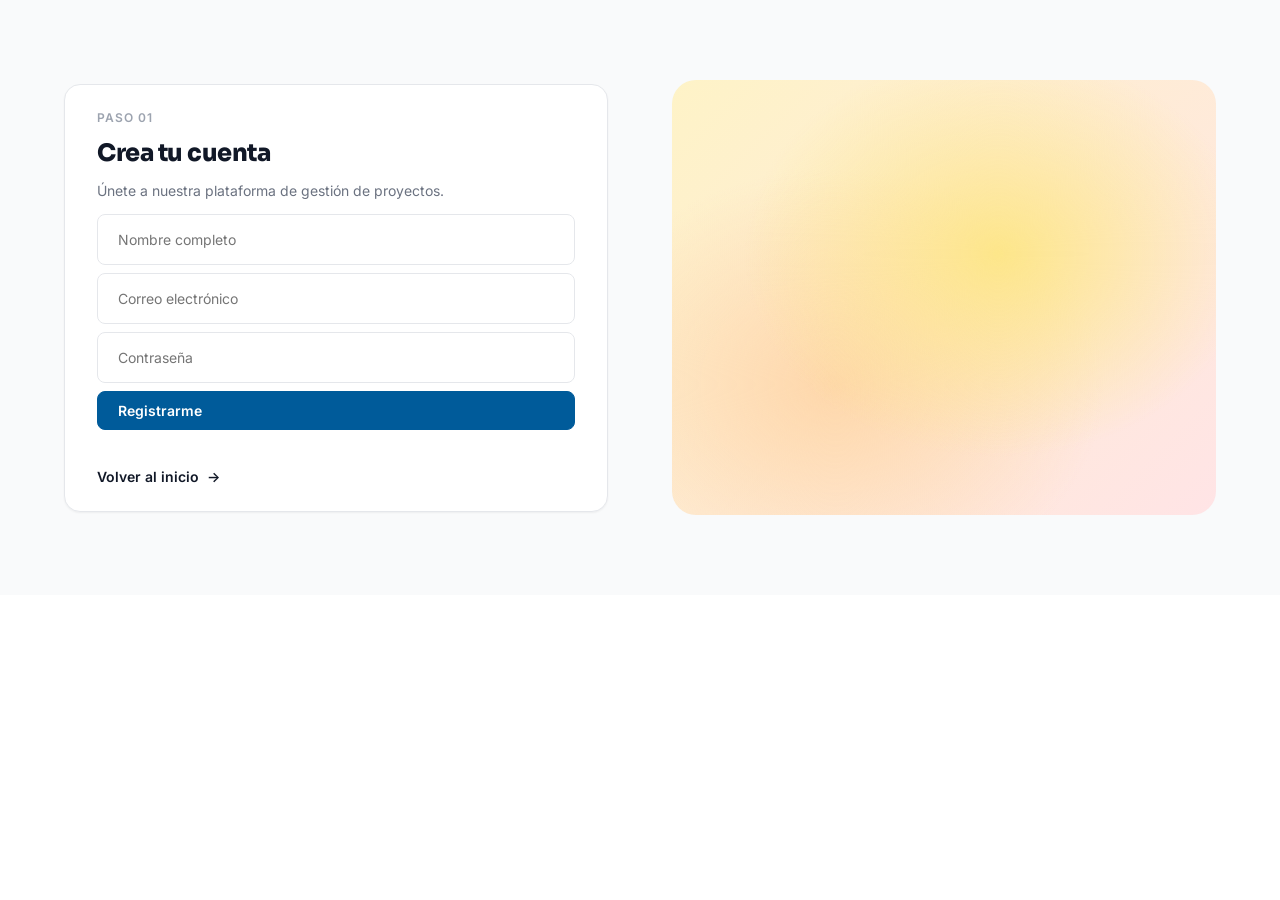
==== Session_registration.html @ 7e536214 "feat: Uploading landing page; changes updated." ====
<!DOCTYPE html>
<html lang="es" data-theme="light">
<head>
    <meta charset="UTF-8">
    <meta name="viewport" content="width=device-width, initial-scale=1.0">

    <!-- Fonts -->
    <link rel="preconnect" href="https://fonts.googleapis.com">
    <link rel="preconnect" href="https://fonts.gstatic.com" crossorigin>

    <link href="https://fonts.googleapis.com/css2?family=Inter:wght@400;500;600;700;800&family=Sora:wght@600;700;800&display=swap" rel="stylesheet">

    <title>Vantage PMO – Registro</title>

    <link rel="stylesheet" href="public/styles/style.css" />
</head>

<body>

    <!-- Reutiliza ABOUT porque ya tiene layout centrado -->
    <section class="about">

        <div class="container">

            <div class="about__inner">

                <!-- Card reutilizando pillar-card -->
                <div class="pillar-card fade-in is-visible">

                    <div class="pillar-card__body">

                        <span class="pillar-card__label">
                            Paso 01
                        </span>

                        <h2 class="pillar-card__title">
                            Crea tu cuenta
                        </h2>

                        <p class="pillar-card__text">
                            Únete a nuestra plataforma de gestión de proyectos.
                        </p>

                        <!-- Reutiliza ai-section__prompts para spacing -->
                        <form action="/api/register" method="POST" class="ai-section__prompts">

                            <!-- Reutiliza ai-section__input -->
                            <div class="ai-section__input">
                                <input
                                    type="text"
                                    id="name"
                                    name="name"
                                    placeholder="Nombre completo"
                                    required
                                >
                            </div>

                            <div class="ai-section__input">
                                <input
                                    type="email"
                                    id="email"
                                    name="email"
                                    placeholder="Correo electrónico"
                                    required
                                >
                            </div>

                            <div class="ai-section__input">
                                <input
                                    type="password"
                                    id="password"
                                    name="password"
                                    placeholder="Contraseña"
                                    required
                                >
                            </div>

                            <!-- Reutiliza tu botón existente -->
                            <button type="submit" class="btn btn--green">
                                Registrarme
                            </button>

                        </form>

                        <a href="index.html" class="link-arrow">
                            Volver al inicio
                        </a>

                    </div>

                </div>

                <!-- Reutiliza media section -->
                <div class="about__media">

                    <div class="about__image"></div>

                </div>

            </div>

        </div>

    </section> 
    <!-- Scripts (orden: i18n → app) -->
    <script src="public/js/i18n.js"></script>
    <script src="public/js/main.js"></script>
</body>
</html>
---- public/styles/style.css ----
/* =================================================================
   Vantage PMO – hoja de estilos unificada
   Orden: tokens → base → nav → hero → pillars → features →
          about → onboarding → testimonials → cta → blog → footer
   ================================================================= */


/* -----------------------------------------------------------------
   SHARED: Design Tokens
   ----------------------------------------------------------------- */
:root {
  /* Colores */
  --color-dark:        #111827;
  --color-gray-700:    #374151;
  --color-gray-500:    #6B7280;
  --color-gray-400:    #9CA3AF;
  --color-gray-200:    #E5E7EB;
  --color-gray-100:    #F3F4F6;
  --color-gray-50:     #F9FAFB;
  --color-white:       #FFFFFF;

  --color-green:       #005B9A;
  --color-green-hover: #004880;
  --color-green-light: #E6F0F8;

  --color-orange:       #005B9A;
  --color-orange-hover: #004880;

  /* Tipografía – familias */
  --font-heading: 'Sora', -apple-system, BlinkMacSystemFont, sans-serif;
  --font-body:    'Inter', -apple-system, BlinkMacSystemFont, 'Segoe UI', sans-serif;
  --font-family:  var(--font-body); /* alias legacy */

  /* Headings – desktop */
  --fs-h1: 5.25rem;   /* 84px  – lh 110% */
  --fs-h2: 3.75rem;   /* 60px  – lh 120% */
  --fs-h3: 3rem;      /* 48px  – lh 120% */
  --fs-h4: 2.5rem;    /* 40px  – lh 130% */
  --fs-h5: 2rem;      /* 32px  – lh 130% */
  --fs-h6: 1.625rem;  /* 26px  – lh 140% */

  /* Headings – mobile */
  --fs-h1-mob: 3rem;      /* 48px */
  --fs-h2-mob: 2.75rem;   /* 44px */
  --fs-h3-mob: 2rem;      /* 32px */
  --fs-h4-mob: 1.5rem;    /* 24px */
  --fs-h5-mob: 1.25rem;   /* 20px */
  --fs-h6-mob: 1.125rem;  /* 18px */

  /* Body text */
  --fs-text-lg:  1.625rem; /* 26px – Text large  */
  --fs-text-md:  1.25rem;  /* 20px – Text medium */
  --fs-text-reg: 1.125rem; /* 18px – Text regular */
  --fs-text-sm:  1rem;     /* 16px – Text small  */
  --fs-text-xs:  0.75rem;  /* 12px – Text tiny   */

  /* Aliases legacy (mantener compatibilidad) */
  --fs-xs:   0.75rem;
  --fs-sm:   0.875rem;
  --fs-base: 1rem;
  --fs-lg:   1.125rem;
  --fs-xl:   1.25rem;
  --fs-2xl:  1.5rem;
  --fs-3xl:  1.875rem;
  --fs-4xl:  2.25rem;
  --fs-5xl:  3rem;

  /* Line heights */
  --lh-110: 1.1;
  --lh-120: 1.2;
  --lh-130: 1.3;
  --lh-140: 1.4;
  --lh-150: 1.5;

  /* Espaciado */
  --sp-2:  0.5rem;
  --sp-3:  0.75rem;
  --sp-4:  1rem;
  --sp-5:  1.25rem;
  --sp-6:  1.5rem;
  --sp-8:  2rem;
  --sp-10: 2.5rem;
  --sp-12: 3rem;
  --sp-16: 4rem;
  --sp-20: 5rem;
  --sp-24: 6rem;

  /* Layout */
  --container-max: 1200px;
  --container-px:  1.5rem;

  /* Bordes */
  --radius-sm:   0.25rem;
  --radius-md:   0.5rem;
  --radius-lg:   1rem;
  --radius-xl:   1.5rem;
  --radius-full: 9999px;

  /* Sombras */
  --shadow-sm: 0 1px 2px 0 rgb(0 0 0 / 0.05);
  --shadow-md: 0 4px 6px -1px rgb(0 0 0 / 0.1), 0 2px 4px -2px rgb(0 0 0 / 0.1);
  --shadow-lg: 0 10px 15px -3px rgb(0 0 0 / 0.1), 0 4px 6px -4px rgb(0 0 0 / 0.1);

  /* Transiciones */
  --transition:      0.2s ease;
  --transition-slow: 0.35s ease;
}

/* -----------------------------------------------------------------
   DARK MODE: Variables & Overrides
   ----------------------------------------------------------------- */
[data-theme="dark"] {
  --color-dark:        #F9FAFB;
  --color-gray-700:    #E5E7EB;
  --color-gray-500:    #9CA3AF;
  --color-gray-400:    #6B7280;
  --color-gray-200:    #374151;
  --color-gray-100:    #1F2937;
  --color-gray-50:     #111827;
  --color-white:       #0B0F19;
  --color-green-light: #0A2647;
}

/* Aplicación global de colores de fondo y texto */
[data-theme="dark"] body { 
  background-color: var(--color-white); 
  color: var(--color-dark); 
}

/* Ajustes de secciones con fondos claros */
[data-theme="dark"] .pillars,
[data-theme="dark"] .ai-section,
[data-theme="dark"] .about,
[data-theme="dark"] .testimonials,
[data-theme="dark"] .blog,
[data-theme="dark"] .auth-container,
[data-theme="dark"] .footer {
  background-color: var(--color-gray-50);
}

/* Tarjetas y recuadros (Cards) */
[data-theme="dark"] .pillar-card,
[data-theme="dark"] .step-card,
[data-theme="dark"] .testimonial-card,
[data-theme="dark"] .blog-card,
[data-theme="dark"] .team-card,
[data-theme="dark"] .pricing-card,
[data-theme="dark"] .ai-panel,
[data-theme="dark"] .ai-mockup,
[data-theme="dark"] .ai-prompt,
[data-theme="dark"] .registration-card {
  background-color: var(--color-gray-100);
  border-color: var(--color-gray-200);
}

/* Inputs y elementos de formulario */
[data-theme="dark"] .ai-section__input,
[data-theme="dark"] .form-group input {
  background-color: var(--color-gray-100);
  border-color: var(--color-gray-200);
  color: var(--color-dark);
}

/* Corregir visibilidad en Footer (Textos con transparencia blanca) */
[data-theme="dark"] .footer__tagline,
[data-theme="dark"] .footer__copyright,
[data-theme="dark"] .footer__legal a,
[data-theme="dark"] .footer__list a {
  color: var(--color-gray-400);
}

[data-theme="dark"] .footer__logo,
[data-theme="dark"] .footer__col-title,
[data-theme="dark"] .footer__list a:hover,
[data-theme="dark"] .footer__legal a:hover {
  color: var(--color-dark);
}

/* Corregir Tarjeta de Precios Destacada (Mantener texto blanco sobre fondo verde) */
[data-theme="dark"] .pricing-card--featured,
[data-theme="dark"] .pricing-card--featured .pricing-card__name,
[data-theme="dark"] .pricing-card--featured .pricing-card__amount,
[data-theme="dark"] .pricing-card--featured .pricing-card__period,
[data-theme="dark"] .pricing-card--featured .pricing-card__description,
[data-theme="dark"] .pricing-card--featured .pricing-feature--available {
  color: #FFFFFF;
}

/* Corregir visibilidad en sección CTA (Meet the people...) */
[data-theme="dark"] .cta__label {
  color: var(--color-white);
}

[data-theme="dark"] .cta__text {
  color: var(--color-white);
}

[data-theme="dark"] .btn--outline-white {
  color: var(--color-white);
  border-color: var(--color-gray-200);
}

[data-theme="dark"] .btn--outline-white:hover {
  background: var(--color-gray-100);
}

/* Elementos específicos del Mockup de IA */
[data-theme="dark"] .ai-mockup__header,
[data-theme="dark"] .ai-mockup__chat,
[data-theme="dark"] .ai-kpi,
[data-theme="dark"] .ai-plan__line,
[data-theme="dark"] .ai-forecast__bar {
  background-color: var(--color-gray-50);
}

/* Navegación y Logos */
[data-theme="dark"] .nav { background: var(--color-white); }
[data-theme="dark"] .nav__logo-img { content: url("../assets/images/logo/dark-logo.png"); }

/* Estilos del selector de tema (Modo Texto) */
.nav__theme {
  display: flex;
  align-items: center;
  justify-content: center;
  padding: 0 12px;
  height: 34px;
  border-radius: var(--radius-sm);
  border: 1px solid var(--color-gray-200);
  background: transparent;
  cursor: pointer;
  transition: all var(--transition);
  color: var(--color-gray-700);
}
.nav__theme:hover { background: var(--color-gray-100); border-color: var(--color-gray-400); }
.nav__theme-text {
  font-size: 10px;
  font-weight: 800;
  letter-spacing: 0.1em;
}

/* Refuerzo para que no falte ningún recuadro ni degradado en Dark Mode */
[data-theme="dark"] .about__image {
  background:
    radial-gradient(ellipse at 60% 40%, #1a2b3c 0%, transparent 55%),
    radial-gradient(ellipse at 30% 70%, #2a3b4c 0%, transparent 50%),
    linear-gradient(135deg, #0f172a 0%, #1e293b 100%);
}

[data-theme="dark"] .auth-container {
  background:
    radial-gradient(circle at top left, #1a2b3c 0%, transparent 35%),
    radial-gradient(circle at bottom right, #2a3b4c 0%, transparent 35%),
    var(--color-gray-50);
}

/* -----------------------------------------------------------------
   SHARED: Reset + utilidades globales
   ----------------------------------------------------------------- */
*, *::before, *::after {
  box-sizing: border-box;
  margin: 0;
  padding: 0;
}

html {
  scroll-behavior: smooth;
  font-size: 16px;
}

body {
  font-family: var(--font-body);
  color: var(--color-dark);
  background-color: var(--color-white);
  font-size: var(--fs-text-reg);
  line-height: var(--lh-150);
  -webkit-font-smoothing: antialiased;
}

/* -----------------------------------------------------------------
   TYPOGRAPHY: Headings (Sora)
   ----------------------------------------------------------------- */
h1, h2, h3, h4, h5, h6 {
  font-family: var(--font-heading);
  font-weight: 700;
  color: var(--color-dark); /* Usar variable */
}

h1 { font-size: var(--fs-h1); line-height: var(--lh-110); }
h2 { font-size: var(--fs-h2); line-height: var(--lh-120); }
h3 { font-size: var(--fs-h3); line-height: var(--lh-120); }
h4 { font-size: var(--fs-h4); line-height: var(--lh-130); }
h5 { font-size: var(--fs-h5); line-height: var(--lh-130); }
h6 { font-size: var(--fs-h6); line-height: var(--lh-140); }

/* -----------------------------------------------------------------
   TYPOGRAPHY: Body text utilities (Inter)
   ----------------------------------------------------------------- */
.text-lg  { font-size: var(--fs-text-lg);  line-height: var(--lh-150); }
.text-md  { font-size: var(--fs-text-md);  line-height: var(--lh-150); }
.text-reg { font-size: var(--fs-text-reg); line-height: var(--lh-150); }
.text-sm  { font-size: var(--fs-text-sm);  line-height: var(--lh-150); }
.text-xs  { font-size: var(--fs-text-xs);  line-height: var(--lh-150); }

/* Weight utilities */
.fw-extrabold { font-weight: 800; }
.fw-bold      { font-weight: 700; }
.fw-semibold  { font-weight: 600; }
.fw-medium    { font-weight: 500; }
.fw-normal    { font-weight: 400; }
.fw-light     { font-weight: 300; }

/* Tagline */
.tagline {
  font-family: var(--font-body);
  font-size: var(--fs-text-sm);
  line-height: var(--lh-150);
  font-weight: 600;
  letter-spacing: 0.06em;
  text-transform: uppercase;
  color: var(--color-gray-500); /* Usar variable */
}

img { max-width: 100%; height: auto; display: block; }
a   { color: inherit; text-decoration: none; }
ul, ol { list-style: none; }
button { cursor: pointer; border: none; background: none; font-family: inherit; }

.container {
  max-width: var(--container-max);
  margin: 0 auto;
  padding: 0 var(--container-px);
}

/* Botones */
.btn {
  display: inline-flex;
  align-items: center;
  gap: var(--sp-2);
  padding: 0.625rem 1.25rem;
  border-radius: var(--radius-md);
  font-size: var(--fs-sm);
  font-weight: 600;
  transition: background var(--transition), border-color var(--transition), color var(--transition);
  white-space: nowrap;
  border: 1.5px solid transparent;
  cursor: pointer; /* Ya usa variables, pero se añaden overrides específicos para dark mode arriba */
}
.btn--primary      { background: var(--color-orange); color: var(--color-white); border-color: var(--color-orange); } /* Ya usa variables */
.btn--primary:hover { background: var(--color-orange-hover); border-color: var(--color-orange-hover); } /* Ya usa variables */
.btn--green        { background: var(--color-green); color: var(--color-white); border-color: var(--color-green); } /* Ya usa variables */
.btn--green:hover   { background: var(--color-green-hover); border-color: var(--color-green-hover); } /* Ya usa variables */
.btn--ghost        { background: transparent; color: var(--color-dark); } /* Ya usa variables */
.btn--ghost:hover   { background: var(--color-gray-100); } /* Ya usa variables */
.btn--outline      { background: transparent; color: var(--color-dark); border-color: var(--color-gray-200); } /* Ya usa variables */
.btn--outline:hover { background: var(--color-gray-100); } /* Ya usa variables */
.btn--outline-white       { background: transparent; color: var(--color-white); border-color: rgba(255,255,255,0.3); } /* Ya usa variables */
.btn--outline-white:hover  { background: rgba(255,255,255,0.1); } /* Ya usa variables */

/* Etiqueta de sección */
.label {
  display: inline-block;
  font-size: var(--fs-xs);
  font-weight: 600;
  letter-spacing: 0.08em;
  text-transform: uppercase;
  color: var(--color-gray-500); /* Usar variable */
  margin-bottom: var(--sp-3);
}

/* Link con flecha */
.link-arrow {
  display: inline-flex;
  align-items: center;
  gap: var(--sp-2);
  font-size: var(--fs-sm);
  font-weight: 600;
  color: var(--color-dark); /* Usar variable */
  transition: gap var(--transition);
}
.link-arrow::after { content: '→'; transition: transform var(--transition); }
.link-arrow:hover::after { transform: translateX(4px); }

/* Animación de entrada */
.fade-in { opacity: 0; transform: translateY(24px); transition: opacity 0.5s ease, transform 0.5s ease; }
.fade-in.is-visible { opacity: 1; transform: translateY(0); }


/* -----------------------------------------------------------------
   DOMINIO: nav
   ----------------------------------------------------------------- */
.nav {
  position: sticky;
  top: 0;
  z-index: 100;
  background: var(--color-white); /* Usar variable */
  border-bottom: 1px solid var(--color-gray-200);
}

.nav__inner {
  display: flex;
  align-items: center;
  height: 75px;
  gap: var(--sp-8);
}

.nav__logo {
  display: flex;
  align-items: center;
  gap: var(--sp-2);
  font-weight: 700;
  font-size: var(--fs-lg);
  color: var(--color-dark); /* Usar variable */
  flex-shrink: 0;
}
.nav__logo-img {
  height: 100px;
  width: auto;
  display: block;
  object-fit: contain;
}
.footer__logo-img {
  height: 100px;
  width: auto;
  display: block;
}

.nav__menu { flex: 1; }

.nav__list { display: flex; align-items: center; gap: var(--sp-6); }

.nav__link { font-size: var(--fs-sm); font-weight: 500; color: var(--color-gray-700); transition: color var(--transition); } /* Usar variable */
.nav__link:hover { color: var(--color-dark); } /* Usar variable */

.nav__actions { display: flex; align-items: center; gap: var(--sp-4); margin-left: auto; } /* Ya usa variables */

.nav__login { font-size: var(--fs-sm); font-weight: 500; color: var(--color-gray-700); transition: color var(--transition); }
.nav__login:hover { color: var(--color-dark); }

.nav__lang {
  font-size: var(--fs-xs);
  font-weight: 700;
  color: var(--color-gray-500);
  padding: 2px 8px; /* Ya usa variables */
  border: 1px solid var(--color-gray-200);
  border-radius: var(--radius-sm);
  transition: all var(--transition); /* Ya usa variables */
}
.nav__lang:hover { background: var(--color-gray-100); color: var(--color-dark); }

.nav__toggle { display: none; flex-direction: column; gap: 5px; padding: var(--sp-2); }
.nav__toggle span { display: block; width: 22px; height: 2px; background: var(--color-dark); border-radius: 2px; transition: all var(--transition); }

@media (max-width: 768px) {
  .nav { position: relative; }
  .nav__menu {
    display: none;
    position: absolute;
    top: 64px; left: 0; right: 0;
    background: var(--color-white); /* Usar variable */
    border-bottom: 1px solid var(--color-gray-200);
    padding: var(--sp-4) var(--container-px);
    z-index: 99;
  }
  .nav__menu.is-open { display: block; }
  .nav__list { flex-direction: column; align-items: flex-start; gap: var(--sp-4); }
  .nav__toggle { display: flex; }
  .nav__login  { display: none; }
}


/* -----------------------------------------------------------------
   DOMINIO: hero
   ----------------------------------------------------------------- */
.hero { padding: var(--sp-20) 0 var(--sp-24); overflow: hidden; }

.hero__inner {
  display: grid;
  grid-template-columns: 1fr 1fr;
  align-items: center;
  gap: var(--sp-16);
}

.hero__heading {
  font-size: var(--fs-5xl);
  font-weight: 800;
  line-height: 1.1;
  letter-spacing: -0.025em;
  color: var(--color-dark); /* Usar variable */
  margin-bottom: var(--sp-5);
}

.hero__subheading {
  font-size: var(--fs-lg);
  color: var(--color-gray-500);
  line-height: 1.7;
  margin-bottom: var(--sp-8); /* Ya usa variables */
  max-width: 480px;
}

.hero__actions { display: flex; align-items: center; gap: var(--sp-3); flex-wrap: wrap; }

.hero__image {
  width: 100%;
  border-radius: var(--radius-xl);
  overflow: hidden;
}
.hero__image img {
  width: 100%;
  height: 100%;
  object-fit: cover;
  display: block;
  border-radius: var(--radius-xl);
}

@media (max-width: 900px) {
  .hero__inner { grid-template-columns: 1fr; gap: var(--sp-10); }
  .hero__media { order: -1; }
  .hero__heading { font-size: var(--fs-4xl); }
  .hero__subheading { max-width: 100%; }
}
@media (max-width: 480px) {
  .hero { padding: var(--sp-12) 0 var(--sp-16); }
  .hero__heading { font-size: var(--fs-3xl); }
}


/* -----------------------------------------------------------------
   DOMINIO: pillars
   ----------------------------------------------------------------- */
.pillars { padding: var(--sp-20) 0; background: var(--color-gray-50); } /* Usar variable */

.pillars__header { text-align: center; margin-bottom: var(--sp-12); }

.pillars__heading {
  font-size: var(--fs-4xl);
  font-weight: 800;
  line-height: 1.2;
  letter-spacing: -0.02em;
  color: var(--color-dark); /* Usar variable */
  margin-bottom: var(--sp-3);
}

.pillars__subheading { font-size: var(--fs-lg); color: var(--color-gray-500); } /* Usar variable */

.pillars__grid {
  display: grid;
  grid-template-columns: repeat(3, minmax(0, 1fr));
  gap: var(--sp-6);
  align-items: stretch;
}

/* Cards no activas se atenúan ligeramente cuando hay hover */
.pillars__grid:has(.pillar-card:hover) .pillar-card:not(:hover) {
  opacity: 0.8;
  transition: opacity 0.35s ease;
}

.pillar-card {
  background: var(--color-white); /* Usar variable */
  border-radius: var(--radius-lg);
  overflow: hidden;
  border: 1px solid var(--color-gray-200);
  display: flex;
  flex-wrap: wrap;
  align-items: stretch;
  box-shadow: var(--shadow-sm);
  transition: box-shadow 0.35s ease, opacity 0.35s ease, transform 0.35s ease;
  will-change: transform, opacity;
  transform: translateZ(0);
}
.pillar-card:hover { box-shadow: var(--shadow-lg); transform: translateY(-8px); z-index: 1; }

.pillar-card__image {
  width: 100%;
  aspect-ratio: 16 / 9;
  flex-shrink: 0;
  overflow: hidden;
  position: relative;
  transition: transform 0.35s ease;
}
.pillar-card__image img {
  width: 100%;
  height: 100%;
  object-fit: cover;
  display: block;
  transition: transform 0.35s ease;
}
.pillar-card:hover .pillar-card__image img {
  transform: scale(1.04);
}

.pillar-card__body {
  flex: 1;
  min-width: 0;
  padding: var(--sp-6) var(--sp-8);
  display: flex;
  flex-direction: column;
  justify-content: center;
  gap: var(--sp-3);
}

.pillar-card__label {
  display: inline-block;
  font-size: var(--fs-xs);
  font-weight: 600;
  letter-spacing: 0.08em;
  text-transform: uppercase;
  color: var(--color-gray-400); /* Usar variable */
}

.pillar-card__title {
  font-size: var(--fs-2xl);
  font-weight: 800;
  color: var(--color-dark); /* Usar variable */
  line-height: 1.2;
  letter-spacing: -0.02em;
}

.pillar-card__text { font-size: var(--fs-sm); color: var(--color-gray-500); line-height: 1.6; } /* Usar variable */

@media (max-width: 900px) {
  .pillars__grid { grid-template-columns: 1fr !important; max-width: 480px; margin: 0 auto; }
  .pillar-card:hover .pillar-card__image { width: 100%; aspect-ratio: 16 / 9; }
}


/* -----------------------------------------------------------------
   DOMINIO: products
   ----------------------------------------------------------------- */
.products { padding: var(--sp-20) 0 0; overflow: hidden; }

.products__header {
  text-align: center;
  max-width: 640px;
  margin: 0 auto var(--sp-12);
}
.products__heading {
  font-size: var(--fs-4xl);
  font-weight: 800;
  letter-spacing: -0.02em;
  color: var(--color-dark); /* Usar variable */
  margin-bottom: var(--sp-3);
}
.products__subheading { /* Ya usa variables */
  font-size: var(--fs-lg);
  color: var(--color-gray-500);
  line-height: 1.6;
}

.products__track-wrap { position: relative; }

.products__track {
  display: flex;
  gap: var(--sp-4);
  padding: 0 max(var(--sp-8), calc((100vw - var(--container-max)) / 2 + var(--sp-8))) var(--sp-8);
  overflow-x: auto;
  scroll-snap-type: x mandatory;
  scrollbar-width: none;
  -ms-overflow-style: none;
}
.products__track::-webkit-scrollbar { display: none; }

.product-card {
  flex: 0 0 480px;
  border-radius: var(--radius-xl);
  overflow: hidden;
  display: flex;
  flex-direction: column;
  scroll-snap-align: start;
  min-height: 520px;
  position: relative;
}
.product-card--green  { background: #1a7a4a; }
.product-card--purple { background: #6c3fc4; }
.product-card--cyan   { background: #0284c7; }
.product-card--amber  { background: #b45309; }
.product-card--rose   { background: #be185d; }
.product-card--slate  { background: #334155; }
.product-card--indigo { background: #3730a3; }

.product-card__inner {
  padding: var(--sp-8);
  display: flex;
  flex-direction: column;
  gap: var(--sp-4);
  z-index: 1;
}
.product-card__tag {
  font-size: var(--fs-xs);
  font-weight: 600;
  letter-spacing: 0.06em;
  text-transform: uppercase;
  color: rgba(255,255,255,0.65);
}
.product-card__heading {
  font-size: var(--fs-3xl);
  font-weight: 800;
  line-height: 1.15;
  color: var(--color-white);
  letter-spacing: -0.02em;
  max-width: 340px;
}
.product-card__text {
  font-size: var(--fs-sm);
  color: rgba(255,255,255,0.75);
  line-height: 1.6;
  max-width: 320px;
}
.btn--dark {
  background: var(--color-dark);
  color: var(--color-white);
  border-color: var(--color-dark);
  align-self: flex-start;
}
.btn--dark:hover { background: #1f2937; border-color: #1f2937; }

.product-card__visual {
  flex: 1;
  margin: 0 var(--sp-4) var(--sp-4);
  border-radius: var(--radius-lg);
  min-height: 180px;
  position: relative;
  overflow: hidden;
}

.product-card__visual img {
  position: absolute;
  inset: 0;
  width: 100%;
  height: 100%;
  object-fit: cover;
  display: block;
}

.products__nav {
  display: flex;
  justify-content: center;
  align-items: center;
  gap: var(--sp-3);
  padding: var(--sp-4) var(--sp-8) var(--sp-16);
}
.products__dots {
  display: flex;
  align-items: center;
  gap: 6px;
}
.products__dot {
  width: 8px;
  height: 8px;
  border-radius: var(--radius-full);
  background: var(--color-gray-200); /* Usar variable */
  border: none;
  cursor: pointer;
  transition: all var(--transition);
  padding: 0;
}
.products__dot.is-active {
  background: var(--color-dark);
  width: 24px; /* Ya usa variables */
}
.products__nav-btn {
  width: 44px;
  height: 44px;
  border-radius: var(--radius-full);
  border: 1.5px solid var(--color-gray-200);
  background: var(--color-white); /* Usar variable */
  font-size: var(--fs-lg); /* Ya usa variables */
  display: flex;
  align-items: center;
  justify-content: center;
  cursor: pointer;
  transition: all var(--transition);
  color: var(--color-dark);
}
.products__nav-btn:hover { background: var(--color-dark); color: var(--color-white); border-color: var(--color-dark); }

@media (max-width: 768px) {
  .product-card { flex: 0 0 85vw; }
  .products__track { padding: 0 var(--sp-4) var(--sp-8); }
}


/* -----------------------------------------------------------------
   DOMINIO: features
   ----------------------------------------------------------------- */
.features { padding: var(--sp-20) 0; }

.features__layout {
  display: grid;
  grid-template-columns: 300px 1fr;
  gap: 0 var(--sp-20);
  align-items: start;
  max-width: 1400px;
  margin: 0 auto 0 15%;
  padding: 0 var(--container-px);
}

/* Columna izquierda: número pegado al viewport */
.features__sticky {
  position: sticky;
  top: 42vh;
  display: flex;
  justify-content: flex-end;
  align-items: center;
  padding: var(--sp-8) 0 var(--sp-8) 0;
}

.features__num-wrap {
  position: relative;
  width: 300px;
  height: 13rem;
  overflow: hidden;
}

/* Todos los números ocultos por defecto */
.features__num {
  position: absolute;
  inset: 0;
  display: flex;
  align-items: center;
  justify-content: center;
  font-size: 13rem;
  font-weight: 900;
  color: var(--color-dark); /* Usar variable */
  line-height: 1;
  letter-spacing: -0.04em;
  user-select: none;
  opacity: 0;
  filter: blur(20px);
  transform: translateY(40px);
  transition: opacity 0.5s cubic-bezier(0.4,0,0.2,1),
              filter   0.5s cubic-bezier(0.4,0,0.2,1),
              transform 0.5s cubic-bezier(0.4,0,0.2,1);
}

/* Número activo: aparece limpio */
.features__num.is-active {
  opacity: 1;
  filter: blur(0);
  transform: translateY(0);
}

/* Número saliente: sube con blur */
.features__num.is-exit {
  opacity: 0;
  filter: blur(20px);
  transform: translateY(-40px);
  transition: opacity 0.3s cubic-bezier(0.4,0,0.2,1),
              filter   0.3s cubic-bezier(0.4,0,0.2,1),
              transform 0.3s cubic-bezier(0.4,0,0.2,1);
}

/* Items derechos */
.features__items {
  padding-left: 0;
  padding-right: var(--container-px);
}

.feature-item {
  padding: 8rem 0;
  position: relative;
  border-bottom: none;
}

/* Línea superior de cada item */
.feature-item::before {
  content: '';
  display: block;
  height: 2px;
  background: var(--color-dark); /* Usar variable */
  margin-bottom: var(--sp-8);
  width: 35rem;
  transform-origin: left center;
  transform: scaleX(0);
  transition: transform 0.8s cubic-bezier(0.4, 0, 0.2, 1);
}

/* Separador gris de fondo (siempre visible) */
.feature-item::after {
  content: '';
  position: absolute;
  top: 0;
  left: 0;
  right: 0;
  height: 1px; /* Ya usa variables */
  background: var(--color-gray-100);
}

.feature-item.is-active::before {
  transform: scaleX(1);
}

.feature-item__links .link-pill {
  padding: 0.6rem 1.4rem;
  border: 1.5px solid var(--color-gray-200);
  border-radius: 100px;
  font-size: var(--fs-base);
  font-weight: 500;
  color: var(--color-dark); /* Usar variable */
  background: var(--color-white); /* Usar variable */
  transition: border-color 0.2s, background 0.2s, color 0.2s;
}
.feature-item__links .link-pill::after { display: none; }
.feature-item__links .link-pill:hover {
  border-color: var(--color-dark);
  background: var(--color-dark);
  color: #fff;
}

.feature-item__title {
  font-size: var(--fs-4xl);
  font-weight: 800;
  line-height: 1.15;
  letter-spacing: -0.02em;
  color: var(--color-dark); /* Usar variable */
  margin-bottom: var(--sp-4);
  max-width: 600px;
}

.feature-item__text {
  font-size: var(--fs-base);
  color: var(--color-gray-500);
  line-height: 1.7; /* Ya usa variables */
  margin-bottom: var(--sp-6);
  max-width: 560px;
}

.feature-item__links { display: flex; align-items: center; gap: var(--sp-6); }

@media (max-width: 768px) {
  .features__layout { grid-template-columns: 1fr; }
  .features__sticky { display: none; }
  .feature-item__title { font-size: var(--fs-3xl); }
}


/* -----------------------------------------------------------------
   DOMINIO: team
   ----------------------------------------------------------------- */
.team { padding: var(--sp-12) 0 var(--sp-20); }
.team__header { text-align: center; max-width: 760px; margin: 0 auto var(--sp-8); }
.team__heading { font-size: var(--fs-4xl); margin-bottom: var(--sp-3); }
.team__subheading { color: var(--color-gray-500); font-size: var(--fs-sm); }

.team__grid {
  display: grid;
  grid-template-columns: repeat(3, 1fr);
  gap: var(--sp-6); /* Ya usa variables */
  align-items: start;
}

.team-card {
  background: var(--color-white); /* Usar variable */
  border: 1px solid var(--color-gray-100);
  border-radius: var(--radius-lg);
  padding: var(--sp-6);
  text-align: center;
  box-shadow: var(--shadow-sm);
  overflow: hidden;
}

.team-card__head { display: flex; flex-direction: column; align-items: center; gap: var(--sp-3); }
.team-card__avatar { width: 64px; height: 64px; border-radius: var(--radius-full); overflow: hidden; }
.team-card__avatar img { width: 100%; height: 100%; object-fit: cover; display: block; }
.team-card__name { display: block; font-size: var(--fs-base); font-weight: 700; color: var(--color-dark); } /* Usar variable */

.team-card__details { max-height: 0; overflow: hidden; opacity: 0; transition: max-height 0.45s var(--transition-slow), opacity 0.35s ease; }
.team-card__role { display: block; font-size: var(--fs-sm); color: var(--color-gray-500); margin-top: var(--sp-3); }
.team-card__bio { font-size: var(--fs-sm); color: var(--color-gray-500); margin-top: var(--sp-2); }

/* Cuando la sección está activa, despliega detalles */
.team.is-active .team-card__details { max-height: 240px; opacity: 1; }

@media (max-width: 900px) {
  .team__grid { grid-template-columns: 1fr; max-width: 540px; margin: 0 auto; }
}


/* -----------------------------------------------------------------
   DOMINIO: ai-section
   ----------------------------------------------------------------- */
.ai-section { padding: var(--sp-20) 0; background: var(--color-gray-50); } /* Usar variable */

.ai-section__inner {
  display: grid;
  grid-template-columns: 1fr 1fr;
  gap: var(--sp-16);
  align-items: center;
}
.ai-section__heading {
  font-size: var(--fs-4xl);
  font-weight: 800;
  line-height: 1.2;
  letter-spacing: -0.02em;
  color: var(--color-dark); /* Usar variable */
  margin-bottom: var(--sp-3);
}
.ai-section__subheading { /* Ya usa variables */
  font-size: var(--fs-base);
  color: var(--color-gray-500);
  line-height: 1.6;
  margin-bottom: var(--sp-6);
}
.ai-section__prompts {
  display: flex;
  flex-direction: column;
  gap: var(--sp-2);
  margin-bottom: var(--sp-6);
}
.ai-prompt {
  padding: var(--sp-4) var(--sp-5);
  border: 1.5px solid var(--color-gray-200); /* Ya usa variables */
  border-radius: var(--radius-md);
  font-size: var(--fs-sm);
  color: var(--color-gray-700);
  cursor: pointer;
  transition: all var(--transition);
  background: var(--color-white);
}
.ai-prompt:hover,
.ai-prompt--active {
  border-color: var(--color-green);
  background: var(--color-green-light); /* Usar variable */
  color: var(--color-dark); /* Usar variable */
  font-weight: 500;
}
.ai-section__input {
  display: flex;
  align-items: center;
  border: 1.5px solid var(--color-gray-200);
  border-radius: var(--radius-md); /* Ya usa variables */
  overflow: hidden;
  background: var(--color-white); /* Usar variable */
}
.ai-section__input input {
  flex: 1;
  padding: var(--sp-4) var(--sp-5);
  border: none;
  outline: none;
  font-size: var(--fs-sm); /* Ya usa variables */
  font-family: var(--font-body);
  color: var(--color-dark);
  background: transparent;
}
.ai-section__send {
  padding: var(--sp-3) var(--sp-5);
  background: var(--color-dark);
  color: var(--color-white); /* Usar variable */
  font-size: var(--fs-base);
  font-weight: 700;
  border: none;
  cursor: pointer;
  transition: background var(--transition);
}
.ai-section__send:hover { background: var(--color-green); }

/* Mockup */
.ai-section__right { position: relative; }

.ai-panel {
  background: var(--color-white); /* Usar variable */
  border: 1.5px solid var(--color-gray-200);
  border-radius: var(--radius-xl);
  overflow: hidden;
  box-shadow: var(--shadow-lg);
  opacity: 0;
  position: absolute;
  top: 0; left: 0; right: 0;
  pointer-events: none;
  transition: opacity 0.5s ease;
}
.ai-panel--active {
  opacity: 1;
  position: relative;
  pointer-events: auto;
}
.ai-mockup {
  background: var(--color-white); /* Usar variable */
  border: 1.5px solid var(--color-gray-200);
  border-radius: var(--radius-xl);
  overflow: hidden;
  box-shadow: var(--shadow-lg);
}
.ai-mockup__header {
  padding: var(--sp-4) var(--sp-6); /* Ya usa variables */
  border-bottom: 1px solid var(--color-gray-200);
  background: var(--color-gray-50); /* Usar variable */
}
.ai-mockup__title { font-size: var(--fs-sm); font-weight: 700; color: var(--color-dark); } /* Usar variable */
.ai-mockup__table { padding: var(--sp-4) var(--sp-6); } /* Ya usa variables */
.ai-mockup__row {
  display: grid;
  grid-template-columns: 2fr 1fr 1.5fr 1fr;
  gap: var(--sp-3);
  padding: var(--sp-3) 0;
  border-bottom: 1px solid var(--color-gray-100);
  align-items: center;
  font-size: var(--fs-sm); /* Ya usa variables */
  color: var(--color-gray-700); /* Usar variable */
}
.ai-mockup__row--head {
  font-size: var(--fs-xs);
  font-weight: 600;
  color: var(--color-gray-400);
  text-transform: uppercase; /* Ya usa variables */
  letter-spacing: 0.06em;
}
.ai-badge {
  font-size: var(--fs-xs);
  font-weight: 600;
  padding: 2px 8px;
  border-radius: var(--radius-full);
  display: inline-block;
  white-space: nowrap;
}
.ai-badge--green  { background: #dcfce7; color: #16a34a; }
.ai-badge--red    { background: #fee2e2; color: #dc2626; }
.ai-badge--orange { background: #ffedd5; color: #ea580c; }
.ai-badge--blue   { background: #dbeafe; color: #2563eb; }
.ai-badge--yellow { background: #fef9c3; color: #ca8a04; }
.ai-progress {
  width: 100%;
  height: 6px;
  background: var(--color-gray-100); /* Usar variable */
  border-radius: var(--radius-full);
  overflow: hidden;
}
.ai-progress div {
  height: 100%;
  background: var(--color-green);
  border-radius: var(--radius-full);
}
.ai-mockup__chat {
  padding: var(--sp-4) var(--sp-6) var(--sp-6);
  border-top: 1px solid var(--color-gray-100);
  display: flex;
  flex-direction: column;
  gap: var(--sp-3); /* Ya usa variables */
  background: var(--color-gray-50);
}
.ai-chat-bubble {
  display: flex;
  align-items: flex-start;
  gap: var(--sp-3);
}
.ai-chat-bubble--user {
  align-self: flex-end;
  flex-direction: row-reverse;
}
.ai-chat-bubble--user span {
  background: var(--color-dark);
  color: var(--color-white); /* Usar variable */
  padding: var(--sp-3) var(--sp-4);
  border-radius: 12px 12px 0 12px;
  font-size: var(--fs-sm);
  display: block;
}
.ai-chat-avatar {
  width: 28px;
  height: 28px;
  border-radius: var(--radius-full);
  background: var(--color-green);
  flex-shrink: 0; /* Ya usa variables */
}
.ai-chat-icon {
  width: 28px;
  height: 28px;
  border-radius: var(--radius-full);
  background: var(--color-dark);
  color: var(--color-white);
  display: flex; /* Ya usa variables */
  align-items: center;
  justify-content: center;
  font-size: 0.7rem;
  flex-shrink: 0;
}
.ai-chat-bubble--ai p {
  background: var(--color-white);
  border: 1px solid var(--color-gray-200);
  padding: var(--sp-3) var(--sp-4); /* Ya usa variables */
  border-radius: 0 12px 12px 12px;
  font-size: var(--fs-sm); /* Ya usa variables */
  color: var(--color-gray-700); /* Usar variable */
  line-height: 1.5;
  margin: 0;
}

@media (max-width: 900px) {
  .ai-section__inner { grid-template-columns: 1fr; }
  .ai-section__right { display: none; }
}

/* Panel: plan */
.ai-mockup__plan { padding: var(--sp-4) var(--sp-6); display: flex; flex-direction: column; gap: var(--sp-4); }
.ai-plan__section { display: flex; flex-direction: column; gap: var(--sp-2); }
.ai-plan__label { font-size: var(--fs-xs); font-weight: 600; text-transform: uppercase; letter-spacing: 0.06em; color: var(--color-gray-400); } /* Usar variable */
.ai-plan__line { height: 10px; background: var(--color-gray-100); border-radius: var(--radius-full); } /* Usar variable */
.ai-plan__line--wide { width: 85%; }
.ai-plan__line--mid  { width: 55%; } /* Ya usa variables */
.ai-plan__line--long { width: 75%; }
.ai-plan__milestone { display: flex; align-items: center; gap: var(--sp-3); }
.ai-plan__avatars { display: flex; align-items: center; gap: var(--sp-2); }
.ai-plan__more { font-size: var(--fs-xs); font-weight: 600; color: var(--color-gray-400); }
.ai-avatar { width: 28px; height: 28px; border-radius: var(--radius-full); flex-shrink: 0; }
.ai-avatar--green  { background: #16a34a; }
.ai-avatar--blue   { background: #2563eb; }
.ai-avatar--rose   { background: #be185d; }
.ai-avatar--amber  { background: #b45309; }

/* Panel: report */
.ai-mockup__report { padding: var(--sp-4) var(--sp-6); display: flex; flex-direction: column; gap: var(--sp-5); }
.ai-report__kpis { display: grid; grid-template-columns: repeat(3,1fr); gap: var(--sp-4); }
.ai-kpi { display: flex; flex-direction: column; align-items: center; padding: var(--sp-4); background: var(--color-gray-50); border-radius: var(--radius-md); } /* Usar variable */
.ai-kpi__num { font-size: var(--fs-3xl); font-weight: 800; color: var(--color-dark); line-height: 1; } /* Usar variable */
.ai-kpi__num--green { color: #16a34a; }
.ai-kpi__num--red   { color: #dc2626; }
.ai-kpi__label { font-size: var(--fs-xs); color: var(--color-gray-500); margin-top: var(--sp-2); text-align: center; } /* Usar variable */
.ai-report__bars { display: flex; flex-direction: column; gap: var(--sp-3); } /* Ya usa variables */
.ai-report__bar-row { display: grid; grid-template-columns: 80px 1fr 36px; gap: var(--sp-3); align-items: center; font-size: var(--fs-sm); color: var(--color-gray-700); }

/* Panel: forecast */
.ai-mockup__forecast { padding: var(--sp-4) var(--sp-6); }
.ai-forecast__timeline { display: flex; flex-direction: column; gap: var(--sp-4); }
.ai-forecast__row { display: grid; grid-template-columns: 100px 1fr; gap: var(--sp-3); align-items: center; font-size: var(--fs-sm); color: var(--color-gray-700); }
.ai-forecast__bar { position: relative; height: 22px; background: var(--color-gray-100); border-radius: var(--radius-full); overflow: visible; }
.ai-forecast__fill { height: 100%; border-radius: var(--radius-full); } /* Ya usa variables */
.ai-forecast__fill--green  { background: #16a34a; }
.ai-forecast__fill--red    { background: #ef4444; }
.ai-forecast__fill--yellow { background: #eab308; }
.ai-forecast__date { position: absolute; right: 0; top: 50%; transform: translateY(-50%) translateX(calc(100% + 8px)); font-size: var(--fs-xs); font-weight: 600; color: var(--color-gray-500); white-space: nowrap; }


/* -----------------------------------------------------------------
   DOMINIO: about
   ----------------------------------------------------------------- */
.about { padding: var(--sp-20) 0; background: var(--color-gray-50); } /* Usar variable */

.about__inner { display: grid; grid-template-columns: 1fr 1fr; align-items: center; gap: var(--sp-16); }

.about__heading {
  font-size: var(--fs-4xl);
  font-weight: 800;
  line-height: 1.2;
  letter-spacing: -0.02em;
  color: var(--color-dark); /* Usar variable */
  margin-bottom: var(--sp-5);
}
.about__text   { font-size: var(--fs-base); color: var(--color-gray-500); line-height: 1.7; margin-bottom: var(--sp-6); } /* Usar variable */
.about__links  { display: flex; align-items: center; gap: var(--sp-6); margin-bottom: var(--sp-10); } /* Ya usa variables */

.about__logos {
  display: flex;
  align-items: center;
  gap: var(--sp-6);
  flex-wrap: wrap;
  padding-top: var(--sp-6);
  border-top: 1px solid var(--color-gray-200);
} /* Ya usa variables */
.about__logo-item { font-size: var(--fs-sm); font-weight: 700; color: var(--color-gray-400); letter-spacing: 0.02em; } /* Usar variable */

.about__image {
  width: 100%;
  aspect-ratio: 5 / 4;
  border-radius: var(--radius-xl);
  background:
    radial-gradient(ellipse at 60% 40%, #fde68a 0%, transparent 55%),
    radial-gradient(ellipse at 30% 70%, #fed7aa 0%, transparent 50%),
    linear-gradient(135deg, #fef3c7 0%, #ffe4e6 100%);
}

@media (max-width: 900px) {
  .about__inner { grid-template-columns: 1fr; }
  .about__media { order: -1; }
}


/* -----------------------------------------------------------------
   DOMINIO: onboarding
   ----------------------------------------------------------------- */
.onboarding { padding: var(--sp-20) 0; }

.onboarding__header { text-align: center; max-width: 640px; margin: 0 auto var(--sp-12); }

.onboarding__heading {
  font-size: var(--fs-4xl);
  font-weight: 800;
  line-height: 1.2;
  letter-spacing: -0.02em;
  color: var(--color-dark); /* Usar variable */
  margin-bottom: var(--sp-4);
}
.onboarding__subheading { font-size: var(--fs-lg); color: var(--color-gray-500); line-height: 1.6; } /* Usar variable */

.onboarding__steps { display: grid; grid-template-columns: repeat(3, 1fr); gap: var(--sp-8); }

.step-card {
  padding: var(--sp-6);
  border: 1px solid var(--color-gray-200);
  border-radius: var(--radius-lg);
  transition: box-shadow var(--transition-slow), transform var(--transition-slow); /* Ya usa variables */
}
.step-card:hover { box-shadow: var(--shadow-md); transform: translateY(-3px); }

.step-card__icon {
  width: 44px;
  height: 44px;
  display: flex;
  align-items: center;
  justify-content: center;
  background: var(--color-green-light); /* Usar variable */
  color: var(--color-green); /* Usar variable */
  border-radius: var(--radius-md);
  margin-bottom: var(--sp-4); /* Ya usa variables */
}

.step-card__title { font-size: var(--fs-lg); font-weight: 700; color: var(--color-dark); line-height: 1.3; margin-bottom: var(--sp-3); }
.step-card__text  { font-size: var(--fs-sm); color: var(--color-gray-500); line-height: 1.6; margin-bottom: var(--sp-4); }

@media (max-width: 768px) {
  .onboarding__steps { grid-template-columns: 1fr; max-width: 480px; margin: 0 auto; }
}


/* -----------------------------------------------------------------
   DOMINIO: testimonials
   ----------------------------------------------------------------- */
.testimonials { padding: var(--sp-20) 0; background: var(--color-gray-50); } /* Usar variable */

.testimonials__header { text-align: center; margin-bottom: var(--sp-12); }
.testimonials__heading { font-size: var(--fs-4xl); font-weight: 800; letter-spacing: -0.02em; color: var(--color-dark); margin-bottom: var(--sp-3); } /* Usar variable */
.testimonials__subheading { font-size: var(--fs-lg); color: var(--color-gray-500); } /* Usar variable */

.testimonials__grid { display: grid; grid-template-columns: repeat(2, 1fr); gap: var(--sp-6); }

.testimonial-card {
  background: var(--color-white);
  border: 1px solid var(--color-gray-200);
  border-radius: var(--radius-lg);
  padding: var(--sp-8); /* Ya usa variables */
  display: flex;
  flex-direction: column;
  gap: var(--sp-4);
}

.testimonial-card__logo  { font-size: var(--fs-sm); font-weight: 700; color: var(--color-gray-400); }
.testimonial-card__stars { color: #FBBF24; font-size: var(--fs-base); letter-spacing: 3px; }

.testimonial-card__quote {
  font-size: var(--fs-lg);
  font-weight: 500;
  font-style: normal;
  color: var(--color-dark); /* Usar variable */
  line-height: 1.6;
  flex: 1;
}

.testimonial-card__author { display: flex; align-items: center; gap: var(--sp-3); }

.testimonial-card__avatar {
  width: 44px; height: 44px;
  border-radius: var(--radius-full);
  background: linear-gradient(135deg, #a78bfa, #818cf8);
  flex-shrink: 0;
}
.testimonial-card__avatar--2 { background: linear-gradient(135deg, #fb923c, #f97316); }

.testimonial-card__name { font-size: var(--fs-sm); font-weight: 600; color: var(--color-dark); display: block; } /* Usar variable */
.testimonial-card__role { font-size: var(--fs-xs); color: var(--color-gray-500); } /* Usar variable */

@media (max-width: 768px) {
  .testimonials__grid { grid-template-columns: 1fr; max-width: 480px; margin: 0 auto; }
}


/* -----------------------------------------------------------------
   DOMINIO: pricing
   ----------------------------------------------------------------- */
.pricing { padding: var(--sp-20) 0; background: var(--color-white); } /* Usar variable */

.pricing__header { text-align: center; margin-bottom: var(--sp-12); }
.pricing__heading { /* Ya usa variables */
  font-size: var(--fs-4xl);
  font-weight: 800;
  line-height: 1.2;
  letter-spacing: -0.02em;
  color: var(--color-dark);
  margin-bottom: var(--sp-3);
}
.pricing__subheading { /* Ya usa variables */
  font-size: var(--fs-lg);
  color: var(--color-gray-500);
  line-height: 1.6;
}

.pricing__grid {
  display: grid;
  grid-template-columns: repeat(3, minmax(0, 1fr));
  gap: var(--sp-6);
  align-items: stretch;
}

.pricing-card {
  background: var(--color-white); /* Usar variable */
  border: 1.5px solid var(--color-gray-200);
  border-radius: var(--radius-xl);
  padding: var(--sp-8);
  display: flex;
  flex-direction: column;
  gap: var(--sp-6);
  position: relative;
  transition: all var(--transition-slow);
  box-shadow: var(--shadow-sm);
  height: 100%;
}

.pricing-card:hover {
  box-shadow: var(--shadow-lg);
  border-color: var(--color-green);
  transform: translateY(-4px);
}

/* Plan destacado (BUSINESS) */
.pricing-card--featured {
  background: var(--color-green);
  border-color: var(--color-green);
  color: var(--color-white);
  transform: scale(1.02);
  box-shadow: 0 20px 25px -5px rgba(0, 91, 154, 0.15);
}

.pricing-card--featured:hover {
  transform: scale(1.02) translateY(-8px);
  box-shadow: 0 25px 50px -12px rgba(0, 91, 154, 0.25);
}

.pricing-card--featured .pricing-card__name,
.pricing-card--featured .pricing-card__amount,
.pricing-card--featured .pricing-card__period,
.pricing-card--featured .pricing-card__description {
  color: var(--color-white);
}

.pricing-card__badge {
  position: absolute;
  top: -12px;
  left: 50%;
  transform: translateX(-50%);
  background: #FCD34D;
  color: var(--color-dark);
  padding: var(--sp-2) var(--sp-4);
  border-radius: var(--radius-full);
  font-size: var(--fs-xs);
  font-weight: 700;
  letter-spacing: 0.08em;
  text-transform: uppercase;
  white-space: nowrap;
}

.pricing-card__header {
  display: flex;
  flex-direction: column;
  gap: var(--sp-3);
}

.pricing-card__name {
  font-size: var(--fs-lg);
  font-weight: 800;
  letter-spacing: 0.08em;
  text-transform: uppercase;
  color: var(--color-dark); /* Usar variable */
}

.pricing-card__price {
  display: flex;
  align-items: baseline;
  gap: var(--sp-2);
}

.pricing-card__amount {
  font-size: var(--fs-5xl);
  font-weight: 800;
  color: var(--color-dark); /* Usar variable */
  line-height: 1;
}

.pricing-card__period {
  font-size: var(--fs-base);
  font-weight: 500;
  color: var(--color-gray-500); /* Usar variable */
}

.pricing-card__price-custom {
  display: flex;
  align-items: center;
  justify-content: center;
  min-height: 80px;
}

.pricing-card__cta-text {
  font-size: var(--fs-base);
  color: var(--color-gray-700); /* Usar variable */
  line-height: 1.6;
  font-weight: 500;
}

.pricing-card__description {
  font-size: var(--fs-sm); /* Ya usa variables */
  color: var(--color-gray-700); /* Usar variable */
  line-height: 1.6;
}

.pricing-card--featured .pricing-card__description {
  color: rgba(255, 255, 255, 0.9);
}

.pricing-card .btn {
  width: 100%;
  justify-content: center;
}

.pricing-card__features {
  border-top: 1px solid var(--color-gray-200); /* Usar variable */
  padding-top: var(--sp-6);
}

.pricing-card--featured .pricing-card__features {
  border-top-color: rgba(255, 255, 255, 0.2);
}

.pricing-features {
  display: flex;
  flex-direction: column;
  gap: var(--sp-3);
  list-style: none;
}

.pricing-feature {
  display: flex;
  align-items: flex-start;
  gap: var(--sp-3);
  font-size: var(--fs-sm);
  line-height: 1.6;
}

.pricing-feature--available {
  color: var(--color-dark); /* Usar variable */
}

.pricing-card--featured .pricing-feature--available {
  color: var(--color-white);
}

.pricing-feature--unavailable {
  color: var(--color-gray-400); /* Usar variable */
}

.pricing-card--featured .pricing-feature--unavailable {
  color: rgba(255, 255, 255, 0.5);
}

.pricing-feature__check {
  display: inline-flex;
  align-items: center;
  justify-content: center;
  width: 20px;
  height: 20px;
  font-size: var(--fs-xs);
  font-weight: 700;
  flex-shrink: 0;
  margin-top: 2px;
}

.pricing-feature--available .pricing-feature__check {
  color: var(--color-green);
}

.pricing-card--featured .pricing-feature--available .pricing-feature__check {
  color: var(--color-white);
}

.pricing-feature--unavailable .pricing-feature__check {
  color: var(--color-gray-300); /* Usar variable */
}

@media (max-width: 900px) {
  .pricing__grid {
    grid-template-columns: 1fr;
    max-width: 540px;
    margin: 0 auto;
  }

  .pricing-card--featured {
    transform: scale(1);
  }

  .pricing-card--featured:hover {
    transform: scale(1) translateY(-4px);
  }
}


/* -----------------------------------------------------------------
   DOMINIO: cta
   ----------------------------------------------------------------- */
.cta { padding: var(--sp-20) 0; }

.cta__inner {
  display: grid;
  grid-template-columns: 1fr 1.4fr;
  align-items: center;
  gap: var(--sp-12);
  background: var(--color-dark);
  border-radius: var(--radius-xl);
  padding: var(--sp-16);
  overflow: hidden;
}

.cta__label {
  display: inline-block;
  font-size: var(--fs-xs);
  font-weight: 600;
  letter-spacing: 0.08em;
  text-transform: uppercase;
  color: rgba(255,255,255,0.4);
  margin-bottom: var(--sp-3);
}

.cta__heading {
  font-size: var(--fs-4xl);
  font-weight: 800;
  line-height: 1.2;
  letter-spacing: -0.02em;
  color: var(--color-white); /* Usar variable */
  margin-bottom: var(--sp-4);
}

.cta__text    { font-size: var(--fs-lg); color: rgba(255,255,255,0.55); line-height: 1.6; margin-bottom: var(--sp-8); }
.cta__actions { display: flex; align-items: center; gap: var(--sp-3); }

@media (max-width: 900px) {
  .cta__inner { grid-template-columns: 1fr; padding: var(--sp-10); }
  .cta__heading { font-size: var(--fs-3xl); }
}


/* -----------------------------------------------------------------
   DOMINIO: blog
   ----------------------------------------------------------------- */
.blog { padding: var(--sp-20) 0; background: var(--color-gray-50); }

.blog__header {
  display: flex;
  align-items: flex-end;
  justify-content: space-between;
  gap: var(--sp-8);
  margin-bottom: var(--sp-12);
}

.blog__heading    { font-size: var(--fs-4xl); font-weight: 800; line-height: 1.2; letter-spacing: -0.02em; color: var(--color-dark); margin-bottom: var(--sp-3); }
.blog__subheading { font-size: var(--fs-lg); color: var(--color-gray-500); max-width: 480px; line-height: 1.6; }

.blog__grid { display: grid; grid-template-columns: repeat(3, 1fr); gap: var(--sp-6); } /* Ya usa variables */

.blog-card {
  background: var(--color-white);
  border: 1px solid var(--color-gray-200);
  border-radius: var(--radius-lg);
  overflow: hidden;
  transition: box-shadow var(--transition-slow), transform var(--transition-slow);
}
.blog-card:hover { box-shadow: var(--shadow-md); transform: translateY(-3px); }

.blog-card__image { width: 100%; aspect-ratio: 16 / 9; object-fit: cover; display: block; }

.blog-card__body { padding: var(--sp-5); }

.blog-card__category {
  display: inline-block;
  font-size: var(--fs-xs);
  font-weight: 600;
  letter-spacing: 0.08em;
  text-transform: uppercase;
  color: var(--color-green);
  margin-bottom: var(--sp-2);
}

.blog-card__title   { font-size: var(--fs-base); font-weight: 700; color: var(--color-dark); line-height: 1.4; margin-bottom: var(--sp-2); } /* Usar variable */
.blog-card__excerpt { font-size: var(--fs-sm); color: var(--color-gray-500); line-height: 1.6; } /* Usar variable */

@media (max-width: 900px) {
  .blog__header { flex-direction: column; align-items: flex-start; }
  .blog__grid   { grid-template-columns: 1fr; max-width: 480px; }
}

/* -----------------------------------------------------------------
   DOMINIO: auth / register
   ----------------------------------------------------------------- */
.auth-container {
  min-height: 100vh;
  display: flex;
  align-items: center;
  justify-content: center;
  padding: var(--sp-12) var(--container-px); /* Ya usa variables */
  background:
    radial-gradient(circle at top left, #eef5fb 0%, transparent 35%),
    radial-gradient(circle at bottom right, #dcecff 0%, transparent 35%),
    var(--color-gray-50);
}

.registration-card {
  width: 100%;
  max-width: 520px;
  box-shadow: var(--shadow-lg);
  border-radius: var(--radius-xl);
  overflow: hidden;
}

.registration-card .pillar-card__body {
  padding: var(--sp-10);
}

.auth-form {
  display: flex;
  flex-direction: column;
  gap: var(--sp-5);
  margin: var(--sp-8) 0;
}

.form-group {
  display: flex;
  flex-direction: column;
  gap: var(--sp-2);
}

.form-group label {
  font-size: var(--fs-sm);
  font-weight: 600;
  color: var(--color-gray-700); /* Usar variable */
}

.form-group input {
  width: 100%;
  padding: 0.9rem 1rem;
  border: 1.5px solid var(--color-gray-200);
  border-radius: var(--radius-md);
  background: var(--color-white); /* Usar variable */
  font-size: var(--fs-sm);
  font-family: var(--font-body);
  color: var(--color-dark);
  transition:
    border-color var(--transition),
    box-shadow var(--transition),
    background var(--transition);
}

.form-group input:focus {
  outline: none;
  border-color: var(--color-green);
  box-shadow: 0 0 0 4px rgba(0, 91, 154, 0.12);
}

.form-group input::placeholder {
  color: var(--color-gray-400); /* Usar variable */
}

.btn-submit {
  width: 100%;
  margin-top: var(--sp-2);
  padding: 0.95rem 1.25rem;
  border-radius: var(--radius-md);
  border: none;
  background: var(--color-green);
  color: var(--color-white);
  font-size: var(--fs-sm);
  font-weight: 700;
  transition:
    background var(--transition),
    transform var(--transition);
}

.btn-submit:hover {
  background: var(--color-green-hover);
  transform: translateY(-2px);
}

.btn-submit:active {
  transform: translateY(0);
}

/* Responsive */
@media (max-width: 600px) {
  .registration-card .pillar-card__body {
    padding: var(--sp-6);
  }

  .pillar-card__title {
    font-size: var(--fs-h4-mob);
  }
}

/* -----------------------------------------------------------------
   DOMINIO: footer
   ----------------------------------------------------------------- */
.footer { background: var(--color-dark); color: var(--color-white); padding: var(--sp-16) 0 var(--sp-8); } /* Usar variables */

.footer__top {
  display: grid;
  grid-template-columns: 260px 1fr;
  gap: var(--sp-16);
  padding-bottom: var(--sp-12);
  border-bottom: 1px solid rgba(255,255,255,0.1);
  margin-bottom: var(--sp-8);
}

.footer__logo { display: flex; align-items: center; gap: var(--sp-2); font-weight: 700; font-size: var(--fs-lg); color: var(--color-white); margin-bottom: var(--sp-4); } /* Usar variable */
.footer__tagline { font-size: var(--fs-sm); color: rgba(255,255,255,0.35); line-height: 1.6; max-width: 220px; } /* Ya usa variables */

.footer__cols { display: grid; grid-template-columns: repeat(3, 1fr); gap: var(--sp-8); }

.footer__col-title { font-size: var(--fs-sm); font-weight: 600; color: var(--color-white); margin-bottom: var(--sp-4); } /* Usar variable */

.footer__list { display: flex; flex-direction: column; gap: var(--sp-3); }
.footer__list a { font-size: var(--fs-sm); color: rgba(255,255,255,0.45); transition: color var(--transition); } /* Ya usa variables */
.footer__list a:hover { color: var(--color-white); } /* Usar variable */

.footer__bottom { display: flex; align-items: center; justify-content: space-between; gap: var(--sp-4); flex-wrap: wrap; }
.footer__copyright { font-size: var(--fs-sm); color: rgba(255,255,255,0.35); }

.footer__legal { display: flex; align-items: center; gap: var(--sp-6); flex-wrap: wrap; }
.footer__legal a { font-size: var(--fs-xs); color: rgba(255,255,255,0.35); transition: color var(--transition); }
.footer__legal a:hover { color: var(--color-white); }

@media (max-width: 900px) {
  .footer__top { grid-template-columns: 1fr; gap: var(--sp-8); }
}
@media (max-width: 600px) {
  .footer__cols  { grid-template-columns: repeat(2, 1fr); }
  .footer__bottom { flex-direction: column; align-items: flex-start; }
}
@media (max-width: 400px) {
  .footer__cols { grid-template-columns: 1fr; }
}

/* -----------------------------------------------------------------
   TYPOGRAPHY: Mobile responsive headings (≤768px)
   ----------------------------------------------------------------- */
@media (max-width: 768px) {
  h1 { font-size: var(--fs-h1-mob); line-height: var(--lh-110); }
  h2 { font-size: var(--fs-h2-mob); line-height: var(--lh-120); }
  h3 { font-size: var(--fs-h3-mob); line-height: var(--lh-120); }
  h4 { font-size: var(--fs-h4-mob); line-height: var(--lh-130); }
  h5 { font-size: var(--fs-h5-mob); line-height: var(--lh-130); }
  h6 { font-size: var(--fs-h6-mob); line-height: var(--lh-140); }
}
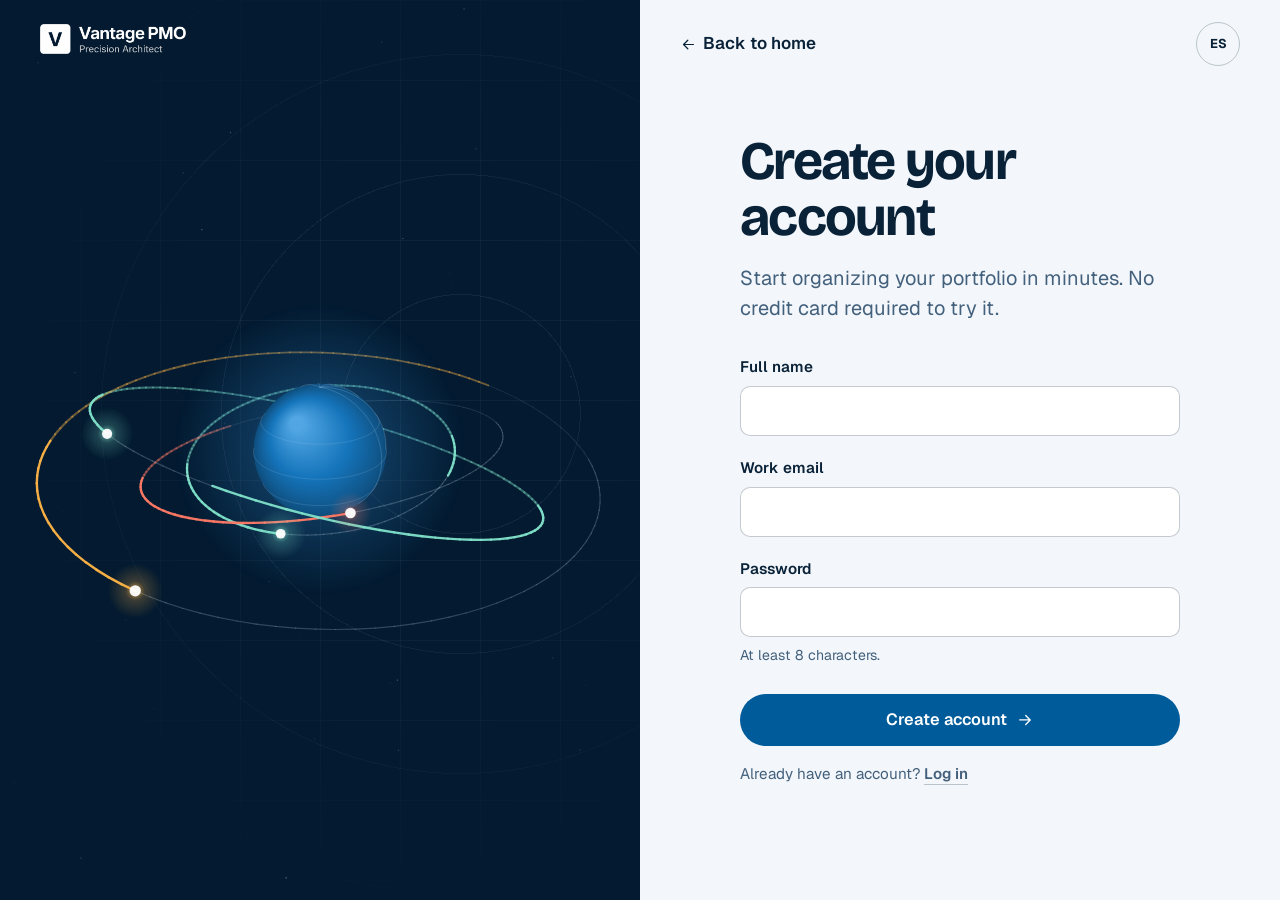
==== commit a58b55f8: "feat: rediseño "Observatorio" de la landing con orrery 3D - Hero con vista 3D del portafolio en canv" ====
--- a/Session_registration.html
+++ b/Session_registration.html
@@ -1,109 +1,132 @@
 <!DOCTYPE html>
-<html lang="es" data-theme="light">
+<html lang="en" data-theme="dark">
 <head>
-    <meta charset="UTF-8">
-    <meta name="viewport" content="width=device-width, initial-scale=1.0">
+  <meta charset="UTF-8" />
+  <meta name="viewport" content="width=device-width, initial-scale=1.0, viewport-fit=cover" />
+  <title data-i18n="register.title">Vantage PMO – Create your account</title>
+  <meta name="theme-color" content="#031A30" />
+  <script>
+    (function () {
+      try {
+        var t = localStorage.getItem('vantage-pmo-theme');
+        if (!t) t = matchMedia('(prefers-color-scheme: light)').matches ? 'light' : 'dark';
+        document.documentElement.setAttribute('data-theme', t);
+      } catch (e) {}
+      document.documentElement.classList.add('js');
+    })();
+  </script>
+  <link rel="preconnect" href="https://fonts.googleapis.com" />
+  <link rel="preconnect" href="https://fonts.gstatic.com" crossorigin />
+  <link href="https://fonts.googleapis.com/css2?family=Bricolage+Grotesque:opsz,wght@12..96,400..800&family=Geist:wght@400..700&display=swap" rel="stylesheet" />
+  <link rel="stylesheet" href="public/styles/style.css" />
+</head>
+<body class="auth">
 
-    <!-- Fonts -->
-    <link rel="preconnect" href="https://fonts.googleapis.com">
-    <link rel="preconnect" href="https://fonts.gstatic.com" crossorigin>
+  <svg width="0" height="0" style="position:absolute" aria-hidden="true" focusable="false">
+    <defs>
+      <symbol id="i-arrow-left" viewBox="0 0 24 24"><path d="M19 12H5M11 6l-6 6 6 6" fill="none" stroke="currentColor" stroke-width="1.75" stroke-linecap="round" stroke-linejoin="round"/></symbol>
+      <symbol id="i-arrow" viewBox="0 0 24 24"><path d="M5 12h14M13 6l6 6-6 6" fill="none" stroke="currentColor" stroke-width="1.75" stroke-linecap="round" stroke-linejoin="round"/></symbol>
+      <symbol id="i-alert" viewBox="0 0 24 24"><g fill="none" stroke="currentColor" stroke-width="1.75" stroke-linecap="round"><circle cx="12" cy="12" r="9"/><path d="M12 7.5v5.5M12 16.5v.01"/></g></symbol>
+    </defs>
+  </svg>
 
-    <link href="https://fonts.googleapis.com/css2?family=Inter:wght@400;500;600;700;800&family=Sora:wght@600;700;800&display=swap" rel="stylesheet">
+  <main class="auth__grid">
+    <section class="auth__sky plate" aria-hidden="true">
+      <div class="graticule"></div>
+      <a href="index.html" class="auth__logo" tabindex="-1"><img src="public/assets/images/logo/logo-on-dark.webp" alt="" width="545" height="112" /></a>
+      <canvas class="auth__orrery" id="authOrrery"></canvas>
+    </section>
 
-    <title>Vantage PMO – Registro</title>
+    <section class="auth__panel paper">
+      <div class="auth__top">
+        <a href="index.html" class="link auth__back"><svg class="icon" aria-hidden="true"><use href="#i-arrow-left"/></svg><span data-i18n="register.back">Back to home</span></a>
+        <button class="lang-text" id="langSwitcher" type="button" aria-label="Cambiar a español"><span id="langText">ES</span></button>
+      </div>
 
-    <link rel="stylesheet" href="public/styles/style.css" />
-</head>
+      <div class="auth__body">
+        <img class="auth__mark" src="public/assets/images/logo/logo-on-light.webp" alt="Vantage PMO" width="549" height="112" />
+        <h1 class="h2" data-i18n="register.heading">Create your account</h1>
+        <p class="lead" data-i18n="register.lead">Start organizing your portfolio in minutes. No credit card required to try it.</p>
+        <p class="auth__plan" id="planNote" hidden><span data-i18n="register.planLabel">Selected plan:</span> <strong id="planName"></strong></p>
 
-<body>
+        <form class="form" id="registerForm" action="/api/register" method="POST" novalidate>
+          <input type="hidden" name="plan" id="planInput" />
+          <div class="field">
+            <label for="name" data-i18n="register.name">Full name</label>
+            <input id="name" name="name" type="text" autocomplete="name" required aria-describedby="name-err" />
+            <p class="field__err" id="name-err" hidden><svg class="icon" aria-hidden="true"><use href="#i-alert"/></svg><span data-i18n="register.errName">Enter your full name.</span></p>
+          </div>
+          <div class="field">
+            <label for="email" data-i18n="register.email">Work email</label>
+            <input id="email" name="email" type="email" autocomplete="email" inputmode="email" required aria-describedby="email-err" />
+            <p class="field__err" id="email-err" hidden><svg class="icon" aria-hidden="true"><use href="#i-alert"/></svg><span data-i18n="register.errEmail">Enter a valid email, like name@company.com.</span></p>
+          </div>
+          <div class="field">
+            <label for="password" data-i18n="register.password">Password</label>
+            <input id="password" name="password" type="password" autocomplete="new-password" minlength="8" required aria-describedby="password-hint password-err" />
+            <p class="field__hint" id="password-hint" data-i18n="register.passwordHint">At least 8 characters.</p>
+            <p class="field__err" id="password-err" hidden><svg class="icon" aria-hidden="true"><use href="#i-alert"/></svg><span data-i18n="register.errPassword">Use at least 8 characters.</span></p>
+          </div>
+          <button type="submit" class="btn btn--primary btn--lg form__submit"><span data-i18n="register.submit">Create account</span><svg class="icon" aria-hidden="true"><use href="#i-arrow"/></svg></button>
+        </form>
 
-    <!-- Reutiliza ABOUT porque ya tiene layout centrado -->
-    <section class="about">
+        <p class="auth__alt"><span data-i18n="register.haveAccount">Already have an account?</span> <a class="link" href="https://vantagepmo-297ec.web.app" data-i18n="register.login">Log in</a></p>
+      </div>
+    </section>
+  </main>
 
-        <div class="container">
+  <script src="public/js/i18n.js"></script>
+  <script src="public/js/orrery.js"></script>
+  <script>
+    (function () {
+      var t = function (k) { return window.i18n.t(k); };
 
-            <div class="about__inner">
+      // Orrery decorativo del lado de la lámina
+      var c = document.getElementById('authOrrery');
+      if (c && window.Orrery) {
+        new window.Orrery(c, { mode: 'story', projects: [
+          { id: 'a', name: 'Alpha', progress: 0.78, health: 'ok' },
+          { id: 'b', name: 'Beta', progress: 0.42, health: 'bad' },
+          { id: 'c', name: 'Q3', progress: 0.91, health: 'ok' },
+          { id: 'd', name: 'CRM', progress: 0.55, health: 'warn' }
+        ] }).setStep(0);
+      }
 
-                <!-- Card reutilizando pillar-card -->
-                <div class="pillar-card fade-in is-visible">
+      // Plan elegido desde la tabla de precios
+      var plan = new URLSearchParams(location.search).get('plan');
+      var names = { basic: 'pricing.basic.name', business: 'pricing.business.name', enterprise: 'pricing.enterprise.name' };
+      function showPlan() {
+        if (!names[plan]) return;
+        document.getElementById('planNote').hidden = false;
+        document.getElementById('planName').textContent = t(names[plan]);
+        document.getElementById('planInput').value = plan;
+      }
+      document.addEventListener('i18n:change', showPlan);
 
-                    <div class="pillar-card__body">
-
-                        <span class="pillar-card__label">
-                            Paso 01
-                        </span>
-
-                        <h2 class="pillar-card__title">
-                            Crea tu cuenta
-                        </h2>
-
-                        <p class="pillar-card__text">
-                            Únete a nuestra plataforma de gestión de proyectos.
-                        </p>
-
-                        <!-- Reutiliza ai-section__prompts para spacing -->
-                        <form action="/api/register" method="POST" class="ai-section__prompts">
-
-                            <!-- Reutiliza ai-section__input -->
-                            <div class="ai-section__input">
-                                <input
-                                    type="text"
-                                    id="name"
-                                    name="name"
-                                    placeholder="Nombre completo"
-                                    required
-                                >
-                            </div>
-
-                            <div class="ai-section__input">
-                                <input
-                                    type="email"
-                                    id="email"
-                                    name="email"
-                                    placeholder="Correo electrónico"
-                                    required
-                                >
-                            </div>
-
-                            <div class="ai-section__input">
-                                <input
-                                    type="password"
-                                    id="password"
-                                    name="password"
-                                    placeholder="Contraseña"
-                                    required
-                                >
-                            </div>
-
-                            <!-- Reutiliza tu botón existente -->
-                            <button type="submit" class="btn btn--green">
-                                Registrarme
-                            </button>
-
-                        </form>
-
-                        <a href="index.html" class="link-arrow">
-                            Volver al inicio
-                        </a>
-
-                    </div>
-
-                </div>
-
-                <!-- Reutiliza media section -->
-                <div class="about__media">
-
-                    <div class="about__image"></div>
-
-                </div>
-
-            </div>
-
-        </div>
-
-    </section> 
-    <!-- Scripts (orden: i18n → app) -->
-    <script src="public/js/i18n.js"></script>
-    <script src="public/js/main.js"></script>
+      // Validación accesible: error junto al campo, foco en el primero inválido
+      var form = document.getElementById('registerForm');
+      var rules = {
+        name: function (v) { return v.trim().length >= 2; },
+        email: function (v) { return /^[^\s@]+@[^\s@]+\.[^\s@]{2,}$/.test(v.trim()); },
+        password: function (v) { return v.length >= 8; }
+      };
+      function check(input) {
+        var ok = rules[input.name](input.value);
+        input.setAttribute('aria-invalid', String(!ok));
+        document.getElementById(input.name + '-err').hidden = ok;
+        return ok;
+      }
+      Object.keys(rules).forEach(function (n) {
+        var el = form.elements[n];
+        el.addEventListener('blur', function () { if (el.value) check(el); });
+        el.addEventListener('input', function () { if (el.getAttribute('aria-invalid') === 'true') check(el); });
+      });
+      form.addEventListener('submit', function (e) {
+        var first = null;
+        Object.keys(rules).forEach(function (n) { if (!check(form.elements[n]) && !first) first = form.elements[n]; });
+        if (first) { e.preventDefault(); first.focus(); }
+      });
+    })();
+  </script>
 </body>
-</html>+</html>
--- a/public/styles/style.css
+++ b/public/styles/style.css
@@ -1,1854 +1,957 @@
 /* =================================================================
-   Vantage PMO – hoja de estilos unificada
-   Orden: tokens → base → nav → hero → pillars → features →
-          about → onboarding → testimonials → cta → blog → footer
+   Vantage PMO – Observatorio / Atlas celeste
+   Dos materiales: «plate» (lámina azul de atlas, siempre oscura) y
+   «paper» (papel azulado que cambia con el tema claro/oscuro).
+   Orden: tokens → base → componentes → secciones → movimiento
    ================================================================= */
 
-
-/* -----------------------------------------------------------------
-   SHARED: Design Tokens
-   ----------------------------------------------------------------- */
+/* ---------------------------------------------------------------- TOKENS */
 :root {
-  /* Colores */
-  --color-dark:        #111827;
-  --color-gray-700:    #374151;
-  --color-gray-500:    #6B7280;
-  --color-gray-400:    #9CA3AF;
-  --color-gray-200:    #E5E7EB;
-  --color-gray-100:    #F3F4F6;
-  --color-gray-50:     #F9FAFB;
-  --color-white:       #FFFFFF;
-
-  --color-green:       #005B9A;
-  --color-green-hover: #004880;
-  --color-green-light: #E6F0F8;
-
-  --color-orange:       #005B9A;
-  --color-orange-hover: #004880;
-
-  /* Tipografía – familias */
-  --font-heading: 'Sora', -apple-system, BlinkMacSystemFont, sans-serif;
-  --font-body:    'Inter', -apple-system, BlinkMacSystemFont, 'Segoe UI', sans-serif;
-  --font-family:  var(--font-body); /* alias legacy */
-
-  /* Headings – desktop */
-  --fs-h1: 5.25rem;   /* 84px  – lh 110% */
-  --fs-h2: 3.75rem;   /* 60px  – lh 120% */
-  --fs-h3: 3rem;      /* 48px  – lh 120% */
-  --fs-h4: 2.5rem;    /* 40px  – lh 130% */
-  --fs-h5: 2rem;      /* 32px  – lh 130% */
-  --fs-h6: 1.625rem;  /* 26px  – lh 140% */
-
-  /* Headings – mobile */
-  --fs-h1-mob: 3rem;      /* 48px */
-  --fs-h2-mob: 2.75rem;   /* 44px */
-  --fs-h3-mob: 2rem;      /* 32px */
-  --fs-h4-mob: 1.5rem;    /* 24px */
-  --fs-h5-mob: 1.25rem;   /* 20px */
-  --fs-h6-mob: 1.125rem;  /* 18px */
-
-  /* Body text */
-  --fs-text-lg:  1.625rem; /* 26px – Text large  */
-  --fs-text-md:  1.25rem;  /* 20px – Text medium */
-  --fs-text-reg: 1.125rem; /* 18px – Text regular */
-  --fs-text-sm:  1rem;     /* 16px – Text small  */
-  --fs-text-xs:  0.75rem;  /* 12px – Text tiny   */
-
-  /* Aliases legacy (mantener compatibilidad) */
-  --fs-xs:   0.75rem;
-  --fs-sm:   0.875rem;
-  --fs-base: 1rem;
-  --fs-lg:   1.125rem;
-  --fs-xl:   1.25rem;
-  --fs-2xl:  1.5rem;
-  --fs-3xl:  1.875rem;
-  --fs-4xl:  2.25rem;
-  --fs-5xl:  3rem;
-
-  /* Line heights */
-  --lh-110: 1.1;
-  --lh-120: 1.2;
-  --lh-130: 1.3;
-  --lh-140: 1.4;
-  --lh-150: 1.5;
-
-  /* Espaciado */
-  --sp-2:  0.5rem;
-  --sp-3:  0.75rem;
-  --sp-4:  1rem;
-  --sp-5:  1.25rem;
-  --sp-6:  1.5rem;
-  --sp-8:  2rem;
-  --sp-10: 2.5rem;
-  --sp-12: 3rem;
-  --sp-16: 4rem;
-  --sp-20: 5rem;
-  --sp-24: 6rem;
-
-  /* Layout */
-  --container-max: 1200px;
-  --container-px:  1.5rem;
-
-  /* Bordes */
-  --radius-sm:   0.25rem;
-  --radius-md:   0.5rem;
-  --radius-lg:   1rem;
-  --radius-xl:   1.5rem;
-  --radius-full: 9999px;
-
-  /* Sombras */
-  --shadow-sm: 0 1px 2px 0 rgb(0 0 0 / 0.05);
-  --shadow-md: 0 4px 6px -1px rgb(0 0 0 / 0.1), 0 2px 4px -2px rgb(0 0 0 / 0.1);
-  --shadow-lg: 0 10px 15px -3px rgb(0 0 0 / 0.1), 0 4px 6px -4px rgb(0 0 0 / 0.1);
-
-  /* Transiciones */
-  --transition:      0.2s ease;
-  --transition-slow: 0.35s ease;
-}
-
-/* -----------------------------------------------------------------
-   DARK MODE: Variables & Overrides
-   ----------------------------------------------------------------- */
-[data-theme="dark"] {
-  --color-dark:        #F9FAFB;
-  --color-gray-700:    #E5E7EB;
-  --color-gray-500:    #9CA3AF;
-  --color-gray-400:    #6B7280;
-  --color-gray-200:    #374151;
-  --color-gray-100:    #1F2937;
-  --color-gray-50:     #111827;
-  --color-white:       #0B0F19;
-  --color-green-light: #0A2647;
-}
-
-/* Aplicación global de colores de fondo y texto */
-[data-theme="dark"] body { 
-  background-color: var(--color-white); 
-  color: var(--color-dark); 
-}
-
-/* Ajustes de secciones con fondos claros */
-[data-theme="dark"] .pillars,
-[data-theme="dark"] .ai-section,
-[data-theme="dark"] .about,
-[data-theme="dark"] .testimonials,
-[data-theme="dark"] .blog,
-[data-theme="dark"] .auth-container,
-[data-theme="dark"] .footer {
-  background-color: var(--color-gray-50);
-}
-
-/* Tarjetas y recuadros (Cards) */
-[data-theme="dark"] .pillar-card,
-[data-theme="dark"] .step-card,
-[data-theme="dark"] .testimonial-card,
-[data-theme="dark"] .blog-card,
-[data-theme="dark"] .team-card,
-[data-theme="dark"] .pricing-card,
-[data-theme="dark"] .ai-panel,
-[data-theme="dark"] .ai-mockup,
-[data-theme="dark"] .ai-prompt,
-[data-theme="dark"] .registration-card {
-  background-color: var(--color-gray-100);
-  border-color: var(--color-gray-200);
-}
-
-/* Inputs y elementos de formulario */
-[data-theme="dark"] .ai-section__input,
-[data-theme="dark"] .form-group input {
-  background-color: var(--color-gray-100);
-  border-color: var(--color-gray-200);
-  color: var(--color-dark);
-}
-
-/* Corregir visibilidad en Footer (Textos con transparencia blanca) */
-[data-theme="dark"] .footer__tagline,
-[data-theme="dark"] .footer__copyright,
-[data-theme="dark"] .footer__legal a,
-[data-theme="dark"] .footer__list a {
-  color: var(--color-gray-400);
-}
-
-[data-theme="dark"] .footer__logo,
-[data-theme="dark"] .footer__col-title,
-[data-theme="dark"] .footer__list a:hover,
-[data-theme="dark"] .footer__legal a:hover {
-  color: var(--color-dark);
-}
-
-/* Corregir Tarjeta de Precios Destacada (Mantener texto blanco sobre fondo verde) */
-[data-theme="dark"] .pricing-card--featured,
-[data-theme="dark"] .pricing-card--featured .pricing-card__name,
-[data-theme="dark"] .pricing-card--featured .pricing-card__amount,
-[data-theme="dark"] .pricing-card--featured .pricing-card__period,
-[data-theme="dark"] .pricing-card--featured .pricing-card__description,
-[data-theme="dark"] .pricing-card--featured .pricing-feature--available {
-  color: #FFFFFF;
-}
-
-/* Corregir visibilidad en sección CTA (Meet the people...) */
-[data-theme="dark"] .cta__label {
-  color: var(--color-white);
-}
-
-[data-theme="dark"] .cta__text {
-  color: var(--color-white);
-}
-
-[data-theme="dark"] .btn--outline-white {
-  color: var(--color-white);
-  border-color: var(--color-gray-200);
-}
-
-[data-theme="dark"] .btn--outline-white:hover {
-  background: var(--color-gray-100);
-}
-
-/* Elementos específicos del Mockup de IA */
-[data-theme="dark"] .ai-mockup__header,
-[data-theme="dark"] .ai-mockup__chat,
-[data-theme="dark"] .ai-kpi,
-[data-theme="dark"] .ai-plan__line,
-[data-theme="dark"] .ai-forecast__bar {
-  background-color: var(--color-gray-50);
-}
-
-/* Navegación y Logos */
-[data-theme="dark"] .nav { background: var(--color-white); }
-[data-theme="dark"] .nav__logo-img { content: url("../assets/images/logo/dark-logo.png"); }
-
-/* Estilos del selector de tema (Modo Texto) */
-.nav__theme {
-  display: flex;
-  align-items: center;
-  justify-content: center;
-  padding: 0 12px;
-  height: 34px;
-  border-radius: var(--radius-sm);
-  border: 1px solid var(--color-gray-200);
-  background: transparent;
-  cursor: pointer;
-  transition: all var(--transition);
-  color: var(--color-gray-700);
-}
-.nav__theme:hover { background: var(--color-gray-100); border-color: var(--color-gray-400); }
-.nav__theme-text {
-  font-size: 10px;
-  font-weight: 800;
-  letter-spacing: 0.1em;
-}
-
-/* Refuerzo para que no falte ningún recuadro ni degradado en Dark Mode */
-[data-theme="dark"] .about__image {
-  background:
-    radial-gradient(ellipse at 60% 40%, #1a2b3c 0%, transparent 55%),
-    radial-gradient(ellipse at 30% 70%, #2a3b4c 0%, transparent 50%),
-    linear-gradient(135deg, #0f172a 0%, #1e293b 100%);
-}
-
-[data-theme="dark"] .auth-container {
-  background:
-    radial-gradient(circle at top left, #1a2b3c 0%, transparent 35%),
-    radial-gradient(circle at bottom right, #2a3b4c 0%, transparent 35%),
-    var(--color-gray-50);
-}
-
-/* -----------------------------------------------------------------
-   SHARED: Reset + utilidades globales
-   ----------------------------------------------------------------- */
-*, *::before, *::after {
-  box-sizing: border-box;
-  margin: 0;
-  padding: 0;
-}
+  /* Lámina */
+  --night: #031A30;
+  --plate: #05233F;
+  --plate-raised: #082C4D;
+  --on-plate: #EAF3FB;
+  --on-plate-2: #A9C3DB;
+  --plate-line: rgba(214, 232, 248, 0.14);
+  --plate-line-strong: rgba(214, 232, 248, 0.28);
+  --starlight: #9FD3FA;
+
+  /* Marca */
+  --brand: #005B9A;
+  --brand-deep: #004A7F;
+  --brand-glow: #5FB0EA;
+
+  /* Luz de estado (sobre lámina) */
+  --ok: #7FE0C9;
+  --warn: #FFB547;
+  --bad: #FF7A66;
+
+  /* Papel – tema claro */
+  --bg: #F3F7FB;
+  --bg-alt: #E8F0F8;
+  --surface: #FFFFFF;
+  --fg: #0A2238;
+  --fg-2: #43607C;
+  --line: rgba(10, 34, 56, 0.12);
+  --line-strong: rgba(10, 34, 56, 0.24);
+  --btn-bg: var(--brand);
+  --btn-bg-hover: var(--brand-deep);
+  --btn-fg: #FFFFFF;
+  --focus: var(--brand);
+  --ok-ink: #0B7A62;
+  --warn-ink: #8F5600;
+  --bad-ink: #B33A27;
+
+  /* Tipografía */
+  --font-display: 'Bricolage Grotesque', 'Segoe UI', system-ui, sans-serif;
+  --font-body: 'Geist', 'Segoe UI', system-ui, sans-serif;
+  --step--1: 0.875rem;
+  --step-0: 1.0625rem;
+  --step-1: 1.25rem;
+  --step-2: clamp(1.375rem, 1.15rem + 0.9vw, 1.75rem);
+  --step-3: clamp(2rem, 1.3rem + 2.6vw, 3.4rem);
+  --step-4: clamp(2.6rem, 1.35rem + 4.6vw, 5.25rem);
+
+  /* Espacio */
+  --gutter: clamp(16px, 4vw, 40px);
+  --section: clamp(4.5rem, 3rem + 6vw, 9rem);
+  --radius-s: 10px;
+  --radius-m: 16px;
+  --radius-l: 24px;
+
+  /* Movimiento (curvas fuertes; nunca ease-in en UI) */
+  --ease-out: cubic-bezier(0.23, 1, 0.32, 1);
+  --ease-in-out: cubic-bezier(0.77, 0, 0.175, 1);
+  --ease-arrive: cubic-bezier(0.16, 1, 0.3, 1);
+
+  --nav-h: 68px;
+  color-scheme: light;
+}
+
+/* Papel – tema oscuro: el papel se vuelve cielo profundo */
+:root[data-theme="dark"] {
+  --bg: #041F38;
+  --bg-alt: #062744;
+  --surface: #0A3052;
+  --fg: #EAF3FB;
+  --fg-2: #A9C3DB;
+  --line: rgba(214, 232, 248, 0.12);
+  --line-strong: rgba(214, 232, 248, 0.26);
+  --btn-bg: var(--starlight);
+  --btn-bg-hover: #C4E5FC;
+  --btn-fg: var(--night);
+  --focus: var(--starlight);
+  --ok-ink: var(--ok);
+  --warn-ink: var(--warn);
+  --bad-ink: var(--bad);
+  color-scheme: dark;
+}
+
+/* La lámina fija sus propios tokens, sea cual sea el tema */
+.plate {
+  --bg: var(--night);
+  --bg-alt: var(--plate);
+  --surface: var(--plate-raised);
+  --fg: var(--on-plate);
+  --fg-2: var(--on-plate-2);
+  --line: var(--plate-line);
+  --line-strong: var(--plate-line-strong);
+  --btn-bg: var(--starlight);
+  --btn-bg-hover: #C4E5FC;
+  --btn-fg: var(--night);
+  --focus: var(--starlight);
+  --ok-ink: var(--ok);
+  --warn-ink: var(--warn);
+  --bad-ink: var(--bad);
+  background-color: var(--bg);
+  color: var(--fg);
+  color-scheme: dark;
+}
+.paper { background-color: var(--bg); color: var(--fg); }
+.paper--alt { background-color: var(--bg-alt); }
+
+/* ------------------------------------------------------------------ BASE */
+*, *::before, *::after { box-sizing: border-box; }
+* { margin: 0; }
+[hidden] { display: none !important; }
 
 html {
-  scroll-behavior: smooth;
-  font-size: 16px;
-}
+  -webkit-text-size-adjust: 100%;
+  scroll-padding-top: calc(var(--nav-h) + 16px);
+}
+@media (prefers-reduced-motion: no-preference) { html { scroll-behavior: smooth; } }
 
 body {
   font-family: var(--font-body);
-  color: var(--color-dark);
-  background-color: var(--color-white);
-  font-size: var(--fs-text-reg);
-  line-height: var(--lh-150);
+  font-size: var(--step-0);
+  line-height: 1.6;
+  color: var(--fg);
+  background-color: var(--night);
   -webkit-font-smoothing: antialiased;
-}
-
-/* -----------------------------------------------------------------
-   TYPOGRAPHY: Headings (Sora)
-   ----------------------------------------------------------------- */
-h1, h2, h3, h4, h5, h6 {
-  font-family: var(--font-heading);
-  font-weight: 700;
-  color: var(--color-dark); /* Usar variable */
-}
-
-h1 { font-size: var(--fs-h1); line-height: var(--lh-110); }
-h2 { font-size: var(--fs-h2); line-height: var(--lh-120); }
-h3 { font-size: var(--fs-h3); line-height: var(--lh-120); }
-h4 { font-size: var(--fs-h4); line-height: var(--lh-130); }
-h5 { font-size: var(--fs-h5); line-height: var(--lh-130); }
-h6 { font-size: var(--fs-h6); line-height: var(--lh-140); }
-
-/* -----------------------------------------------------------------
-   TYPOGRAPHY: Body text utilities (Inter)
-   ----------------------------------------------------------------- */
-.text-lg  { font-size: var(--fs-text-lg);  line-height: var(--lh-150); }
-.text-md  { font-size: var(--fs-text-md);  line-height: var(--lh-150); }
-.text-reg { font-size: var(--fs-text-reg); line-height: var(--lh-150); }
-.text-sm  { font-size: var(--fs-text-sm);  line-height: var(--lh-150); }
-.text-xs  { font-size: var(--fs-text-xs);  line-height: var(--lh-150); }
-
-/* Weight utilities */
-.fw-extrabold { font-weight: 800; }
-.fw-bold      { font-weight: 700; }
-.fw-semibold  { font-weight: 600; }
-.fw-medium    { font-weight: 500; }
-.fw-normal    { font-weight: 400; }
-.fw-light     { font-weight: 300; }
-
-/* Tagline */
-.tagline {
-  font-family: var(--font-body);
-  font-size: var(--fs-text-sm);
-  line-height: var(--lh-150);
-  font-weight: 600;
-  letter-spacing: 0.06em;
-  text-transform: uppercase;
-  color: var(--color-gray-500); /* Usar variable */
-}
-
-img { max-width: 100%; height: auto; display: block; }
-a   { color: inherit; text-decoration: none; }
-ul, ol { list-style: none; }
-button { cursor: pointer; border: none; background: none; font-family: inherit; }
-
-.container {
-  max-width: var(--container-max);
-  margin: 0 auto;
-  padding: 0 var(--container-px);
-}
-
-/* Botones */
+  text-rendering: optimizeLegibility;
+  overflow-x: clip;
+}
+
+img, svg, canvas { display: block; max-width: 100%; }
+img { height: auto; }
+a { color: inherit; }
+button { font: inherit; color: inherit; background: none; border: 0; cursor: pointer; }
+ul, ol { list-style: none; padding: 0; }
+h1, h2, h3 { font-family: var(--font-display); font-weight: 700; line-height: 1.05; text-wrap: balance; }
+p { text-wrap: pretty; }
+
+::selection { background: var(--brand-glow); color: var(--night); }
+
+:focus-visible {
+  outline: 2px solid var(--focus);
+  outline-offset: 3px;
+  border-radius: 6px;
+}
+
+html { scrollbar-color: rgba(95, 176, 234, 0.45) transparent; scrollbar-width: thin; }
+
+.wrap { width: 100%; max-width: 1240px; margin-inline: auto; padding-inline: var(--gutter); }
+
+.sr-only {
+  position: absolute; width: 1px; height: 1px; padding: 0; margin: -1px;
+  overflow: hidden; clip: rect(0 0 0 0); white-space: nowrap; border: 0;
+}
+
+.skip-link {
+  position: fixed; left: 16px; top: 12px; z-index: 200;
+  padding: 0.6rem 1rem; border-radius: var(--radius-s);
+  background: var(--starlight); color: var(--night); font-weight: 600; text-decoration: none;
+  transform: translateY(-160%);
+  transition: transform 200ms var(--ease-out);
+}
+.skip-link:focus-visible { transform: translateY(0); }
+
+.icon { width: 1.25em; height: 1.25em; flex: none; }
+
+/* Títulos de sección */
+.h2 {
+  font-size: var(--step-3);
+  letter-spacing: -0.032em;
+  max-width: 18ch;
+}
+.lead {
+  font-size: var(--step-1);
+  line-height: 1.5;
+  color: var(--fg-2);
+  max-width: 52ch;
+}
+.body-lg { font-size: var(--step-1); line-height: 1.6; color: var(--fg-2); max-width: 58ch; }
+.section-head { display: grid; gap: 1rem; margin-bottom: clamp(2.5rem, 2rem + 2vw, 4rem); }
+
+/* --------------------------------------------------------------- BOTONES */
 .btn {
-  display: inline-flex;
+  display: inline-flex; align-items: center; justify-content: center; gap: 0.55rem;
+  min-height: 44px; padding: 0 1.25rem;
+  border-radius: 999px; border: 1px solid transparent;
+  font-weight: 600; font-size: 0.97rem; line-height: 1; text-decoration: none; white-space: nowrap;
+  transition: background-color 160ms ease, border-color 160ms ease, color 160ms ease, transform 160ms var(--ease-out);
+  -webkit-tap-highlight-color: transparent;
+}
+.btn:active { transform: scale(0.97); }
+.btn .icon { width: 1.1em; height: 1.1em; transition: transform 200ms var(--ease-out); }
+.btn--lg { min-height: 52px; padding: 0 1.6rem; font-size: 1.02rem; }
+.btn--sm { min-height: 44px; padding: 0 1.05rem; font-size: 0.92rem; }
+.btn--primary { background: var(--btn-bg); color: var(--btn-fg); }
+.btn--ghost, .btn--outline { border-color: var(--line-strong); color: var(--fg); }
+.btn--quiet { color: var(--fg); padding-inline: 0.85rem; }
+
+@media (hover: hover) and (pointer: fine) {
+  .btn--primary:hover { background: var(--btn-bg-hover); }
+  .btn--ghost:hover, .btn--outline:hover { border-color: var(--fg); }
+  .btn--quiet:hover { color: var(--starlight); }
+  .btn:hover .icon { transform: translateX(3px); }
+}
+
+.link {
+  display: inline-flex; align-items: center; gap: 0.4rem;
+  font-weight: 600; text-decoration: underline; text-decoration-thickness: 1px;
+  text-underline-offset: 0.3em; text-decoration-color: var(--line-strong);
+  transition: text-decoration-color 160ms ease;
+}
+.link .icon { width: 1em; height: 1em; transition: transform 200ms var(--ease-out); }
+@media (hover: hover) and (pointer: fine) {
+  .link:hover { text-decoration-color: currentColor; }
+  .link:hover .icon { transform: translateX(3px); }
+}
+
+.icon-btn {
+  display: inline-grid; place-items: center;
+  width: 44px; height: 44px; border-radius: 999px;
+  border: 1px solid var(--plate-line); color: var(--on-plate);
+  transition: border-color 160ms ease, background-color 160ms ease, transform 160ms var(--ease-out);
+}
+.icon-btn:active { transform: scale(0.94); }
+.icon-btn__text { font-size: 0.78rem; font-weight: 700; letter-spacing: 0.04em; }
+@media (hover: hover) and (pointer: fine) {
+  .icon-btn:hover { border-color: var(--plate-line-strong); background: rgba(214, 232, 248, 0.06); }
+}
+
+.round-btn {
+  display: inline-grid; place-items: center; width: 48px; height: 48px; border-radius: 999px;
+  border: 1px solid var(--line-strong); color: var(--fg);
+  transition: background-color 160ms ease, transform 160ms var(--ease-out);
+}
+.round-btn:active { transform: scale(0.94); }
+@media (hover: hover) and (pointer: fine) { .round-btn:hover { background: rgba(214, 232, 248, 0.08); } }
+
+/* ------------------------------------------------------------- GRATÍCULA */
+.graticule {
+  position: absolute; inset: 0; pointer-events: none;
+  background-image:
+    repeating-radial-gradient(circle at 72% 46%, transparent 0 119px, rgba(214, 232, 248, 0.07) 119px 120px),
+    linear-gradient(rgba(214, 232, 248, 0.05) 1px, transparent 1px),
+    linear-gradient(90deg, rgba(214, 232, 248, 0.05) 1px, transparent 1px);
+  background-size: auto, 80px 80px, 80px 80px;
+  -webkit-mask-image: radial-gradient(ellipse 80% 70% at 65% 45%, #000 30%, transparent 85%);
+          mask-image: radial-gradient(ellipse 80% 70% at 65% 45%, #000 30%, transparent 85%);
+}
+
+/* ------------------------------------------------------------------- NAV */
+.nav {
+  position: fixed; inset: 0 0 auto 0; z-index: 100;
+  color: var(--on-plate);
+  transition: background-color 240ms ease, border-color 240ms ease, backdrop-filter 240ms ease;
+  border-bottom: 1px solid transparent;
+}
+.nav.is-open { background: var(--night) !important; }
+.nav.is-scrolled, .nav.is-open {
+  background: rgba(3, 26, 48, 0.82);
+  -webkit-backdrop-filter: blur(14px) saturate(140%);
+          backdrop-filter: blur(14px) saturate(140%);
+  border-bottom-color: var(--plate-line);
+}
+.nav__bar { display: flex; align-items: center; gap: 1.5rem; height: var(--nav-h); }
+.nav__logo { flex: none; display: block; border-radius: 6px; }
+.nav__logo img { height: 30px; width: auto; }
+.nav__links { display: flex; gap: 0.25rem; margin-inline: auto; }
+.nav__links a {
+  padding: 0.6rem 0.85rem; border-radius: 999px; text-decoration: none;
+  font-size: 0.95rem; font-weight: 500; color: var(--on-plate-2);
+  transition: color 160ms ease, background-color 160ms ease;
+}
+@media (hover: hover) and (pointer: fine) { .nav__links a:hover { color: var(--on-plate); background: rgba(214, 232, 248, 0.06); } }
+.nav__actions { display: flex; align-items: center; gap: 0.5rem; }
+.nav__actions .btn--quiet { color: var(--on-plate); }
+.nav__actions .btn--primary { --btn-bg: var(--starlight); --btn-bg-hover: #C4E5FC; --btn-fg: var(--night); }
+.nav__menu-btn { display: none; }
+
+#themeSwitcher .icon--moon { display: none; }
+:root[data-theme="light"] #themeSwitcher .icon--sun { display: none; }
+:root[data-theme="light"] #themeSwitcher .icon--moon { display: block; }
+
+.sheet {
+  border-top: 1px solid var(--plate-line);
+  padding: 0.75rem var(--gutter) 1.5rem;
+  opacity: 0; transform: translateY(-8px);
+  transition: opacity 200ms var(--ease-out), transform 200ms var(--ease-out);
+}
+.sheet.is-open { opacity: 1; transform: none; }
+.sheet__links { display: grid; }
+.sheet__links a {
+  padding: 0.95rem 0.25rem; border-bottom: 1px solid var(--plate-line);
+  font-family: var(--font-display); font-size: 1.35rem; font-weight: 600; text-decoration: none;
+}
+
+@media (max-width: 899px) {
+  .nav__links, .nav__login { display: none; }
+  .nav__menu-btn { display: inline-grid; }
+  .nav__actions { margin-left: auto; }
+}
+@media (max-width: 479px) {
+  .nav__bar { gap: 0.5rem; }
+  .nav__logo img { height: 24px; }
+  .nav__actions { gap: 0.35rem; }
+  .nav__actions .btn--sm { padding: 0 0.85rem; font-size: 0.88rem; }
+  #langSwitcher { width: 40px; height: 40px; }
+  #themeSwitcher { display: none; }
+  /* Con el menú abierto, el CTA vive en el hero y el tema ocupa su lugar */
+  .nav.is-open #themeSwitcher { display: inline-grid; }
+  .nav.is-open .nav__actions .btn--primary { display: none; }
+}
+
+/* ------------------------------------------------------------------ HERO */
+.hero {
+  position: relative; overflow: hidden;
+  padding-top: calc(var(--nav-h) + clamp(2rem, 1rem + 4vw, 4.5rem));
+  padding-bottom: clamp(3rem, 2rem + 4vw, 6rem);
+}
+.hero__grid {
+  position: relative;
+  display: grid; gap: clamp(2rem, 1rem + 3vw, 3rem);
+  grid-template-columns: minmax(0, 1fr);
   align-items: center;
-  gap: var(--sp-2);
-  padding: 0.625rem 1.25rem;
-  border-radius: var(--radius-md);
-  font-size: var(--fs-sm);
-  font-weight: 600;
-  transition: background var(--transition), border-color var(--transition), color var(--transition);
-  white-space: nowrap;
-  border: 1.5px solid transparent;
-  cursor: pointer; /* Ya usa variables, pero se añaden overrides específicos para dark mode arriba */
-}
-.btn--primary      { background: var(--color-orange); color: var(--color-white); border-color: var(--color-orange); } /* Ya usa variables */
-.btn--primary:hover { background: var(--color-orange-hover); border-color: var(--color-orange-hover); } /* Ya usa variables */
-.btn--green        { background: var(--color-green); color: var(--color-white); border-color: var(--color-green); } /* Ya usa variables */
-.btn--green:hover   { background: var(--color-green-hover); border-color: var(--color-green-hover); } /* Ya usa variables */
-.btn--ghost        { background: transparent; color: var(--color-dark); } /* Ya usa variables */
-.btn--ghost:hover   { background: var(--color-gray-100); } /* Ya usa variables */
-.btn--outline      { background: transparent; color: var(--color-dark); border-color: var(--color-gray-200); } /* Ya usa variables */
-.btn--outline:hover { background: var(--color-gray-100); } /* Ya usa variables */
-.btn--outline-white       { background: transparent; color: var(--color-white); border-color: rgba(255,255,255,0.3); } /* Ya usa variables */
-.btn--outline-white:hover  { background: rgba(255,255,255,0.1); } /* Ya usa variables */
-
-/* Etiqueta de sección */
-.label {
-  display: inline-block;
-  font-size: var(--fs-xs);
-  font-weight: 600;
-  letter-spacing: 0.08em;
-  text-transform: uppercase;
-  color: var(--color-gray-500); /* Usar variable */
-  margin-bottom: var(--sp-3);
-}
-
-/* Link con flecha */
-.link-arrow {
-  display: inline-flex;
-  align-items: center;
-  gap: var(--sp-2);
-  font-size: var(--fs-sm);
-  font-weight: 600;
-  color: var(--color-dark); /* Usar variable */
-  transition: gap var(--transition);
-}
-.link-arrow::after { content: '→'; transition: transform var(--transition); }
-.link-arrow:hover::after { transform: translateX(4px); }
-
-/* Animación de entrada */
-.fade-in { opacity: 0; transform: translateY(24px); transition: opacity 0.5s ease, transform 0.5s ease; }
-.fade-in.is-visible { opacity: 1; transform: translateY(0); }
-
-
-/* -----------------------------------------------------------------
-   DOMINIO: nav
-   ----------------------------------------------------------------- */
-.nav {
-  position: sticky;
-  top: 0;
-  z-index: 100;
-  background: var(--color-white); /* Usar variable */
-  border-bottom: 1px solid var(--color-gray-200);
-}
-
-.nav__inner {
-  display: flex;
-  align-items: center;
-  height: 75px;
-  gap: var(--sp-8);
-}
-
-.nav__logo {
-  display: flex;
-  align-items: center;
-  gap: var(--sp-2);
-  font-weight: 700;
-  font-size: var(--fs-lg);
-  color: var(--color-dark); /* Usar variable */
-  flex-shrink: 0;
-}
-.nav__logo-img {
-  height: 100px;
-  width: auto;
-  display: block;
-  object-fit: contain;
-}
-.footer__logo-img {
-  height: 100px;
-  width: auto;
-  display: block;
-}
-
-.nav__menu { flex: 1; }
-
-.nav__list { display: flex; align-items: center; gap: var(--sp-6); }
-
-.nav__link { font-size: var(--fs-sm); font-weight: 500; color: var(--color-gray-700); transition: color var(--transition); } /* Usar variable */
-.nav__link:hover { color: var(--color-dark); } /* Usar variable */
-
-.nav__actions { display: flex; align-items: center; gap: var(--sp-4); margin-left: auto; } /* Ya usa variables */
-
-.nav__login { font-size: var(--fs-sm); font-weight: 500; color: var(--color-gray-700); transition: color var(--transition); }
-.nav__login:hover { color: var(--color-dark); }
-
-.nav__lang {
-  font-size: var(--fs-xs);
-  font-weight: 700;
-  color: var(--color-gray-500);
-  padding: 2px 8px; /* Ya usa variables */
-  border: 1px solid var(--color-gray-200);
-  border-radius: var(--radius-sm);
-  transition: all var(--transition); /* Ya usa variables */
-}
-.nav__lang:hover { background: var(--color-gray-100); color: var(--color-dark); }
-
-.nav__toggle { display: none; flex-direction: column; gap: 5px; padding: var(--sp-2); }
-.nav__toggle span { display: block; width: 22px; height: 2px; background: var(--color-dark); border-radius: 2px; transition: all var(--transition); }
-
-@media (max-width: 768px) {
-  .nav { position: relative; }
-  .nav__menu {
-    display: none;
-    position: absolute;
-    top: 64px; left: 0; right: 0;
-    background: var(--color-white); /* Usar variable */
-    border-bottom: 1px solid var(--color-gray-200);
-    padding: var(--sp-4) var(--container-px);
-    z-index: 99;
+}
+@media (min-width: 1000px) {
+  .hero__grid { grid-template-columns: minmax(0, 0.95fr) minmax(0, 1.05fr); min-height: min(78vh, 760px); }
+}
+.hero__title {
+  font-size: var(--step-4);
+  font-weight: 650;
+  letter-spacing: -0.022em;
+  line-height: 1;
+  max-width: 13ch;
+}
+.hero__lead { margin-top: 1.5rem; font-size: var(--step-1); line-height: 1.55; color: var(--fg-2); max-width: 44ch; }
+.hero__actions { display: flex; flex-wrap: wrap; gap: 0.75rem; margin-top: 2.25rem; }
+
+/* Escena del orrery */
+.observatory { margin: 0; display: grid; gap: 1.25rem; }
+.observatory__stage {
+  position: relative;
+  aspect-ratio: 1 / 0.92;
+  width: 100%; max-width: 680px; justify-self: center;
+  border-radius: var(--radius-l);
+  cursor: grab; touch-action: pan-y;
+  -webkit-user-select: none; user-select: none;
+}
+.observatory__stage:focus-visible { outline-offset: 6px; }
+.observatory__canvas { position: absolute; inset: 0; width: 100%; height: 100%; }
+
+.readout {
+  position: absolute; left: 0; bottom: 4%;
+  min-width: min(300px, 80%);
+  padding: 0.85rem 1rem 0.95rem;
+  border-radius: var(--radius-m);
+  background: rgba(3, 26, 48, 0.86);
+  border: 1px solid var(--plate-line);
+  box-shadow: 0 18px 40px -18px rgba(0, 0, 0, 0.6);
+}
+.readout__title { font-weight: 600; font-size: 0.98rem; }
+.readout__meta { font-size: 0.88rem; color: var(--on-plate-2); font-variant-numeric: tabular-nums; margin-top: 0.15rem; }
+.readout__bar { height: 3px; margin-top: 0.7rem; border-radius: 3px; background: var(--plate-line); overflow: hidden; }
+.readout__bar span {
+  display: block; height: 100%; background: var(--starlight); transform-origin: left;
+  transition: transform 600ms var(--ease-arrive), background-color 300ms ease;
+}
+.readout[data-health="ok"] .readout__bar span { background: var(--ok); }
+.readout[data-health="warn"] .readout__bar span { background: var(--warn); }
+.readout[data-health="bad"] .readout__bar span { background: var(--bad); }
+
+.observatory__legend { display: grid; gap: 0.75rem; justify-items: start; max-width: 680px; justify-self: center; width: 100%; }
+.chips { display: flex; flex-wrap: wrap; gap: 0.5rem; }
+.chip {
+  display: inline-flex; align-items: center; gap: 0.55rem;
+  min-height: 44px; padding: 0 1rem 0 0.85rem; border-radius: 999px;
+  border: 1px solid var(--plate-line); font-size: 0.9rem; font-weight: 500; color: var(--on-plate);
+  transition: border-color 160ms ease, background-color 160ms ease, transform 160ms var(--ease-out);
+}
+.chip:active { transform: scale(0.97); }
+.chip i { width: 9px; height: 9px; border-radius: 50%; background: var(--ok); }
+.chip[data-health="warn"] i { background: var(--warn); }
+.chip[data-health="bad"] i { background: var(--bad); }
+.chip[aria-pressed="true"] { border-color: var(--starlight); background: rgba(159, 211, 250, 0.12); }
+@media (hover: hover) and (pointer: fine) { .chip:hover { border-color: var(--plate-line-strong); } }
+.observatory__note { font-size: 0.88rem; color: var(--on-plate-2); max-width: 60ch; }
+
+/* --------------------------------------------------------------- PILARES */
+.pillars { padding-block: var(--section); }
+.pillars__grid { display: grid; gap: 3rem; }
+@media (min-width: 960px) {
+  .pillars__grid { grid-template-columns: minmax(0, 5fr) minmax(0, 7fr); gap: 4rem; align-items: start; }
+  .pillars__head { position: sticky; top: calc(var(--nav-h) + 3rem); }
+}
+.pillars__head { display: grid; gap: 1rem; }
+.pillars__list { display: grid; }
+.pillar {
+  display: grid; gap: 1.25rem 2rem; padding-block: 2rem;
+  border-top: 1px solid var(--line);
+}
+.pillar:last-child { border-bottom: 1px solid var(--line); }
+@media (min-width: 640px) { .pillar { grid-template-columns: 220px minmax(0, 1fr); align-items: center; } }
+.pillar__img {
+  width: 100%; aspect-ratio: 4 / 3; object-fit: cover; border-radius: var(--radius-m);
+  transition: transform 500ms var(--ease-out);
+}
+@media (hover: hover) and (pointer: fine) { .pillar:hover .pillar__img { transform: scale(1.03); } }
+.pillar__body { display: grid; gap: 0.5rem; justify-items: start; }
+.pillar__title { font-size: var(--step-2); letter-spacing: -0.02em; }
+.pillar__claim { font-weight: 600; font-size: 1.05rem; }
+.pillar__text { color: var(--fg-2); max-width: 48ch; }
+.pillar .link { margin-top: 0.5rem; }
+
+/* ------------------------------------------------------ PLATAFORMA (3D) */
+.platform { padding-block: var(--section) calc(var(--section) * 0.8); overflow: hidden; position: relative; }
+.platform__head { display: grid; gap: 1rem; margin-bottom: clamp(2.5rem, 2rem + 2vw, 4rem); }
+
+.deck { --card-w: clamp(280px, 78vw, 400px); }
+.deck__track {
+  display: flex; gap: clamp(12px, 2vw, 28px);
+  overflow-x: auto; overscroll-behavior-x: contain;
+  scroll-snap-type: x mandatory;
+  padding: 2.5rem calc(50% - var(--card-w) / 2) 1rem;
+  perspective: 1400px;
+  scrollbar-width: none;
+}
+.deck__track::-webkit-scrollbar { display: none; }
+
+.module {
+  flex: 0 0 var(--card-w);
+  scroll-snap-align: center;
+  display: grid; gap: 1rem; justify-items: center;
+  transform-style: preserve-3d;
+  transform: rotateY(var(--ry, 0deg)) translateZ(var(--tz, 0px));
+  transition: transform 120ms linear;
+}
+.module__inner {
+  position: relative; width: 100%;
+  height: clamp(440px, 64vh, 520px);
+  transform-style: preserve-3d;
+  transition: transform 700ms var(--ease-in-out);
+}
+.module.is-turned .module__inner { transform: rotateY(180deg); }
+.module__face {
+  position: absolute; inset: 0;
+  border-radius: var(--radius-l);
+  -webkit-backface-visibility: hidden; backface-visibility: hidden;
+  padding: 1.75rem;
+  display: flex; flex-direction: column; gap: 1.25rem;
+  overflow: hidden;
+  box-shadow: 0 30px 60px -30px rgba(0, 0, 0, 0.7);
+}
+.module__face::after {
+  content: ''; position: absolute; inset: 0; border-radius: inherit; pointer-events: none;
+  background: rgba(3, 26, 48, calc(1 - var(--dim, 1)));
+  transition: background-color 200ms ease;
+}
+.module__face--front {
+  --tint: #0B4F86;
+  background:
+    radial-gradient(circle at 100% 0%, transparent 0 89px, rgba(214, 232, 248, 0.12) 89px 90px, transparent 90px 139px, rgba(214, 232, 248, 0.08) 139px 140px, transparent 140px),
+    linear-gradient(160deg, color-mix(in oklab, var(--tint) 100%, white 6%), var(--tint));
+  border: 1px solid rgba(214, 232, 248, 0.14);
+  color: var(--on-plate);
+}
+.module[data-hue="1"] .module__face--front { --tint: #123F73; }
+.module[data-hue="2"] .module__face--front { --tint: #0E5B78; }
+.module[data-hue="3"] .module__face--front { --tint: #1B3A66; }
+.module[data-hue="4"] .module__face--front { --tint: #0D4A6E; }
+.module[data-hue="5"] .module__face--front { --tint: #173357; }
+.module[data-hue="6"] .module__face--front { --tint: #0A5C8C; }
+
+.module__title { font-size: clamp(1.5rem, 1.25rem + 0.8vw, 1.85rem); letter-spacing: -0.025em; line-height: 1.08; max-width: 16ch; }
+.module__img { flex: 1; min-height: 0; width: 100%; object-fit: cover; border-radius: var(--radius-m); }
+.module__tag { font-size: 0.9rem; font-weight: 500; color: #DCEAF7; }
+.module__face--back {
+  transform: rotateY(180deg);
+  background: #EAF3FB; color: #0A2238;
+  justify-content: space-between;
+  --btn-bg: var(--brand); --btn-bg-hover: var(--brand-deep); --btn-fg: #fff; --focus: var(--brand);
+}
+.module__text { font-family: var(--font-display); font-size: clamp(1.3rem, 1.1rem + 0.7vw, 1.6rem); line-height: 1.3; letter-spacing: -0.015em; font-weight: 500; }
+.module__face--back .btn { align-self: flex-start; }
+.module__turn {
+  display: inline-flex; align-items: center; gap: 0.5rem;
+  min-height: 44px; padding: 0 1rem; border-radius: 999px;
+  border: 1px solid var(--plate-line); font-size: 0.9rem; font-weight: 500; color: var(--on-plate-2);
+  transition: color 160ms ease, border-color 160ms ease, transform 160ms var(--ease-out);
+}
+.module__turn:active { transform: scale(0.97); }
+.module__turn .icon { width: 1.05em; height: 1.05em; transition: transform 500ms var(--ease-in-out); }
+.module.is-turned .module__turn .icon { transform: rotate(180deg); }
+.module.is-center .module__turn, .module__turn:focus-visible { color: var(--on-plate); border-color: var(--plate-line-strong); }
+
+.deck__controls { display: flex; align-items: center; justify-content: center; gap: 1.25rem; margin-top: 1.75rem; }
+.deck__count { font-variant-numeric: tabular-nums; color: var(--on-plate-2); min-width: 5.5ch; text-align: center; font-size: 0.95rem; }
+
+/* -------------------------------------------- RESULTADOS (orrery narrativo) */
+.results { padding-block: calc(var(--section) * 0.6); }
+.results__layout { display: grid; gap: 2rem; }
+.results__plate {
+  position: relative; overflow: hidden;
+  border-radius: var(--radius-l);
+  background:
+    radial-gradient(circle at 50% 50%, rgba(46, 139, 208, 0.18), transparent 60%),
+    var(--night);
+  border: 1px solid var(--plate-line);
+  height: 100%;
+}
+.results__plate canvas { position: absolute; inset: 0; width: 100%; height: 100%; }
+.result { min-height: 70vh; display: grid; align-content: center; gap: 1rem; transition: opacity 400ms ease; }
+.result__title { font-size: var(--step-3); letter-spacing: -0.03em; max-width: 16ch; }
+.result__text { font-size: var(--step-1); color: var(--fg-2); max-width: 46ch; line-height: 1.55; }
+.js .result { opacity: 0.5; }
+.js .result.is-active { opacity: 1; }
+
+@media (min-width: 900px) {
+  .results__layout { grid-template-columns: minmax(0, 1fr) minmax(0, 1fr); gap: 4rem; align-items: start; }
+  .results__instrument { position: sticky; top: calc(var(--nav-h) + 6vh); height: calc(88vh - var(--nav-h)); }
+}
+@media (max-width: 899px) {
+  .results__instrument {
+    position: sticky; top: calc(var(--nav-h) + 8px); z-index: 2;
+    height: 40vh; min-height: 240px;
   }
-  .nav__menu.is-open { display: block; }
-  .nav__list { flex-direction: column; align-items: flex-start; gap: var(--sp-4); }
-  .nav__toggle { display: flex; }
-  .nav__login  { display: none; }
-}
-
-
-/* -----------------------------------------------------------------
-   DOMINIO: hero
-   ----------------------------------------------------------------- */
-.hero { padding: var(--sp-20) 0 var(--sp-24); overflow: hidden; }
-
-.hero__inner {
-  display: grid;
-  grid-template-columns: 1fr 1fr;
-  align-items: center;
-  gap: var(--sp-16);
-}
-
-.hero__heading {
-  font-size: var(--fs-5xl);
-  font-weight: 800;
-  line-height: 1.1;
-  letter-spacing: -0.025em;
-  color: var(--color-dark); /* Usar variable */
-  margin-bottom: var(--sp-5);
-}
-
-.hero__subheading {
-  font-size: var(--fs-lg);
-  color: var(--color-gray-500);
-  line-height: 1.7;
-  margin-bottom: var(--sp-8); /* Ya usa variables */
-  max-width: 480px;
-}
-
-.hero__actions { display: flex; align-items: center; gap: var(--sp-3); flex-wrap: wrap; }
-
-.hero__image {
-  width: 100%;
-  border-radius: var(--radius-xl);
+  .result { min-height: 62vh; padding-top: 2rem; }
+}
+
+/* ----------------------------------------------------------- ASISTENTE */
+.assistant { padding-block: var(--section); position: relative; }
+.assistant__grid { display: grid; gap: 3rem; align-items: start; }
+@media (min-width: 1000px) { .assistant__grid { grid-template-columns: minmax(0, 5fr) minmax(0, 7fr); gap: 4rem; } }
+.assistant__copy { display: grid; gap: 1rem; }
+.prompts { display: grid; gap: 0.5rem; margin-top: 1.5rem; }
+.prompt {
+  position: relative; overflow: hidden;
+  min-height: 52px; padding: 0.8rem 1.1rem; text-align: left;
+  border: 1px solid var(--plate-line); border-radius: var(--radius-s);
+  color: var(--on-plate-2); font-weight: 500;
+  transition: border-color 160ms ease, background-color 160ms ease, color 160ms ease, transform 160ms var(--ease-out);
+}
+.prompt:active { transform: scale(0.985); }
+.prompt[aria-selected="true"] { color: var(--on-plate); border-color: rgba(159, 211, 250, 0.6); background: rgba(159, 211, 250, 0.08); }
+@media (hover: hover) and (pointer: fine) { .prompt:hover { color: var(--on-plate); border-color: var(--plate-line-strong); } }
+.prompt__timer {
+  position: absolute; left: 0; bottom: 0; height: 2px; width: 100%;
+  background: var(--starlight); transform: scaleX(0); transform-origin: left;
+}
+.prompt.is-timing .prompt__timer { animation: dwell var(--dwell, 6500ms) linear forwards; }
+@keyframes dwell { to { transform: scaleX(1); } }
+
+.autoplay {
+  justify-self: start; display: inline-flex; align-items: center; gap: 0.5rem;
+  min-height: 44px; padding: 0 0.25rem; color: var(--on-plate-2); font-size: 0.92rem; font-weight: 500;
+  text-decoration: underline; text-decoration-color: var(--plate-line-strong); text-underline-offset: 0.3em;
+}
+.autoplay .icon { width: 1.05em; height: 1.05em; }
+.autoplay[aria-pressed="true"] .icon--play, .autoplay[aria-pressed="true"] .autoplay__off,
+.autoplay[aria-pressed="false"] .icon--pause, .autoplay[aria-pressed="false"] .autoplay__on { display: none; }
+
+.console {
+  border-radius: var(--radius-l);
+  background: var(--plate-raised);
+  border: 1px solid var(--plate-line);
+  box-shadow: 0 40px 80px -40px rgba(0, 0, 0, 0.8);
   overflow: hidden;
 }
-.hero__image img {
-  width: 100%;
-  height: 100%;
-  object-fit: cover;
-  display: block;
-  border-radius: var(--radius-xl);
-}
-
-@media (max-width: 900px) {
-  .hero__inner { grid-template-columns: 1fr; gap: var(--sp-10); }
-  .hero__media { order: -1; }
-  .hero__heading { font-size: var(--fs-4xl); }
-  .hero__subheading { max-width: 100%; }
-}
-@media (max-width: 480px) {
-  .hero { padding: var(--sp-12) 0 var(--sp-16); }
-  .hero__heading { font-size: var(--fs-3xl); }
-}
-
-
-/* -----------------------------------------------------------------
-   DOMINIO: pillars
-   ----------------------------------------------------------------- */
-.pillars { padding: var(--sp-20) 0; background: var(--color-gray-50); } /* Usar variable */
-
-.pillars__header { text-align: center; margin-bottom: var(--sp-12); }
-
-.pillars__heading {
-  font-size: var(--fs-4xl);
-  font-weight: 800;
-  line-height: 1.2;
-  letter-spacing: -0.02em;
-  color: var(--color-dark); /* Usar variable */
-  margin-bottom: var(--sp-3);
-}
-
-.pillars__subheading { font-size: var(--fs-lg); color: var(--color-gray-500); } /* Usar variable */
-
-.pillars__grid {
-  display: grid;
-  grid-template-columns: repeat(3, minmax(0, 1fr));
-  gap: var(--sp-6);
-  align-items: stretch;
-}
-
-/* Cards no activas se atenúan ligeramente cuando hay hover */
-.pillars__grid:has(.pillar-card:hover) .pillar-card:not(:hover) {
-  opacity: 0.8;
-  transition: opacity 0.35s ease;
-}
-
-.pillar-card {
-  background: var(--color-white); /* Usar variable */
-  border-radius: var(--radius-lg);
-  overflow: hidden;
-  border: 1px solid var(--color-gray-200);
-  display: flex;
-  flex-wrap: wrap;
-  align-items: stretch;
-  box-shadow: var(--shadow-sm);
-  transition: box-shadow 0.35s ease, opacity 0.35s ease, transform 0.35s ease;
-  will-change: transform, opacity;
-  transform: translateZ(0);
-}
-.pillar-card:hover { box-shadow: var(--shadow-lg); transform: translateY(-8px); z-index: 1; }
-
-.pillar-card__image {
-  width: 100%;
-  aspect-ratio: 16 / 9;
-  flex-shrink: 0;
-  overflow: hidden;
-  position: relative;
-  transition: transform 0.35s ease;
-}
-.pillar-card__image img {
-  width: 100%;
-  height: 100%;
-  object-fit: cover;
-  display: block;
-  transition: transform 0.35s ease;
-}
-.pillar-card:hover .pillar-card__image img {
-  transform: scale(1.04);
-}
-
-.pillar-card__body {
-  flex: 1;
-  min-width: 0;
-  padding: var(--sp-6) var(--sp-8);
-  display: flex;
-  flex-direction: column;
-  justify-content: center;
-  gap: var(--sp-3);
-}
-
-.pillar-card__label {
-  display: inline-block;
-  font-size: var(--fs-xs);
-  font-weight: 600;
-  letter-spacing: 0.08em;
-  text-transform: uppercase;
-  color: var(--color-gray-400); /* Usar variable */
-}
-
-.pillar-card__title {
-  font-size: var(--fs-2xl);
-  font-weight: 800;
-  color: var(--color-dark); /* Usar variable */
-  line-height: 1.2;
-  letter-spacing: -0.02em;
-}
-
-.pillar-card__text { font-size: var(--fs-sm); color: var(--color-gray-500); line-height: 1.6; } /* Usar variable */
-
-@media (max-width: 900px) {
-  .pillars__grid { grid-template-columns: 1fr !important; max-width: 480px; margin: 0 auto; }
-  .pillar-card:hover .pillar-card__image { width: 100%; aspect-ratio: 16 / 9; }
-}
-
-
-/* -----------------------------------------------------------------
-   DOMINIO: products
-   ----------------------------------------------------------------- */
-.products { padding: var(--sp-20) 0 0; overflow: hidden; }
-
-.products__header {
-  text-align: center;
-  max-width: 640px;
-  margin: 0 auto var(--sp-12);
-}
-.products__heading {
-  font-size: var(--fs-4xl);
-  font-weight: 800;
-  letter-spacing: -0.02em;
-  color: var(--color-dark); /* Usar variable */
-  margin-bottom: var(--sp-3);
-}
-.products__subheading { /* Ya usa variables */
-  font-size: var(--fs-lg);
-  color: var(--color-gray-500);
-  line-height: 1.6;
-}
-
-.products__track-wrap { position: relative; }
-
-.products__track {
-  display: flex;
-  gap: var(--sp-4);
-  padding: 0 max(var(--sp-8), calc((100vw - var(--container-max)) / 2 + var(--sp-8))) var(--sp-8);
-  overflow-x: auto;
-  scroll-snap-type: x mandatory;
-  scrollbar-width: none;
-  -ms-overflow-style: none;
-}
-.products__track::-webkit-scrollbar { display: none; }
-
-.product-card {
-  flex: 0 0 480px;
-  border-radius: var(--radius-xl);
-  overflow: hidden;
-  display: flex;
-  flex-direction: column;
-  scroll-snap-align: start;
-  min-height: 520px;
-  position: relative;
-}
-.product-card--green  { background: #1a7a4a; }
-.product-card--purple { background: #6c3fc4; }
-.product-card--cyan   { background: #0284c7; }
-.product-card--amber  { background: #b45309; }
-.product-card--rose   { background: #be185d; }
-.product-card--slate  { background: #334155; }
-.product-card--indigo { background: #3730a3; }
-
-.product-card__inner {
-  padding: var(--sp-8);
-  display: flex;
-  flex-direction: column;
-  gap: var(--sp-4);
-  z-index: 1;
-}
-.product-card__tag {
-  font-size: var(--fs-xs);
-  font-weight: 600;
-  letter-spacing: 0.06em;
-  text-transform: uppercase;
-  color: rgba(255,255,255,0.65);
-}
-.product-card__heading {
-  font-size: var(--fs-3xl);
-  font-weight: 800;
-  line-height: 1.15;
-  color: var(--color-white);
-  letter-spacing: -0.02em;
-  max-width: 340px;
-}
-.product-card__text {
-  font-size: var(--fs-sm);
-  color: rgba(255,255,255,0.75);
-  line-height: 1.6;
-  max-width: 320px;
-}
-.btn--dark {
-  background: var(--color-dark);
-  color: var(--color-white);
-  border-color: var(--color-dark);
-  align-self: flex-start;
-}
-.btn--dark:hover { background: #1f2937; border-color: #1f2937; }
-
-.product-card__visual {
-  flex: 1;
-  margin: 0 var(--sp-4) var(--sp-4);
-  border-radius: var(--radius-lg);
-  min-height: 180px;
-  position: relative;
-  overflow: hidden;
-}
-
-.product-card__visual img {
-  position: absolute;
-  inset: 0;
-  width: 100%;
-  height: 100%;
-  object-fit: cover;
-  display: block;
-}
-
-.products__nav {
-  display: flex;
-  justify-content: center;
-  align-items: center;
-  gap: var(--sp-3);
-  padding: var(--sp-4) var(--sp-8) var(--sp-16);
-}
-.products__dots {
-  display: flex;
-  align-items: center;
-  gap: 6px;
-}
-.products__dot {
-  width: 8px;
-  height: 8px;
-  border-radius: var(--radius-full);
-  background: var(--color-gray-200); /* Usar variable */
-  border: none;
-  cursor: pointer;
-  transition: all var(--transition);
-  padding: 0;
-}
-.products__dot.is-active {
-  background: var(--color-dark);
-  width: 24px; /* Ya usa variables */
-}
-.products__nav-btn {
-  width: 44px;
-  height: 44px;
-  border-radius: var(--radius-full);
-  border: 1.5px solid var(--color-gray-200);
-  background: var(--color-white); /* Usar variable */
-  font-size: var(--fs-lg); /* Ya usa variables */
-  display: flex;
-  align-items: center;
-  justify-content: center;
-  cursor: pointer;
-  transition: all var(--transition);
-  color: var(--color-dark);
-}
-.products__nav-btn:hover { background: var(--color-dark); color: var(--color-white); border-color: var(--color-dark); }
-
-@media (max-width: 768px) {
-  .product-card { flex: 0 0 85vw; }
-  .products__track { padding: 0 var(--sp-4) var(--sp-8); }
-}
-
-
-/* -----------------------------------------------------------------
-   DOMINIO: features
-   ----------------------------------------------------------------- */
-.features { padding: var(--sp-20) 0; }
-
-.features__layout {
-  display: grid;
-  grid-template-columns: 300px 1fr;
-  gap: 0 var(--sp-20);
-  align-items: start;
-  max-width: 1400px;
-  margin: 0 auto 0 15%;
-  padding: 0 var(--container-px);
-}
-
-/* Columna izquierda: número pegado al viewport */
-.features__sticky {
-  position: sticky;
-  top: 42vh;
-  display: flex;
-  justify-content: flex-end;
-  align-items: center;
-  padding: var(--sp-8) 0 var(--sp-8) 0;
-}
-
-.features__num-wrap {
-  position: relative;
-  width: 300px;
-  height: 13rem;
-  overflow: hidden;
-}
-
-/* Todos los números ocultos por defecto */
-.features__num {
-  position: absolute;
-  inset: 0;
-  display: flex;
-  align-items: center;
-  justify-content: center;
-  font-size: 13rem;
-  font-weight: 900;
-  color: var(--color-dark); /* Usar variable */
-  line-height: 1;
-  letter-spacing: -0.04em;
-  user-select: none;
-  opacity: 0;
-  filter: blur(20px);
-  transform: translateY(40px);
-  transition: opacity 0.5s cubic-bezier(0.4,0,0.2,1),
-              filter   0.5s cubic-bezier(0.4,0,0.2,1),
-              transform 0.5s cubic-bezier(0.4,0,0.2,1);
-}
-
-/* Número activo: aparece limpio */
-.features__num.is-active {
-  opacity: 1;
-  filter: blur(0);
-  transform: translateY(0);
-}
-
-/* Número saliente: sube con blur */
-.features__num.is-exit {
-  opacity: 0;
-  filter: blur(20px);
-  transform: translateY(-40px);
-  transition: opacity 0.3s cubic-bezier(0.4,0,0.2,1),
-              filter   0.3s cubic-bezier(0.4,0,0.2,1),
-              transform 0.3s cubic-bezier(0.4,0,0.2,1);
-}
-
-/* Items derechos */
-.features__items {
-  padding-left: 0;
-  padding-right: var(--container-px);
-}
-
-.feature-item {
-  padding: 8rem 0;
-  position: relative;
-  border-bottom: none;
-}
-
-/* Línea superior de cada item */
-.feature-item::before {
-  content: '';
-  display: block;
-  height: 2px;
-  background: var(--color-dark); /* Usar variable */
-  margin-bottom: var(--sp-8);
-  width: 35rem;
-  transform-origin: left center;
-  transform: scaleX(0);
-  transition: transform 0.8s cubic-bezier(0.4, 0, 0.2, 1);
-}
-
-/* Separador gris de fondo (siempre visible) */
-.feature-item::after {
-  content: '';
-  position: absolute;
-  top: 0;
-  left: 0;
-  right: 0;
-  height: 1px; /* Ya usa variables */
-  background: var(--color-gray-100);
-}
-
-.feature-item.is-active::before {
-  transform: scaleX(1);
-}
-
-.feature-item__links .link-pill {
-  padding: 0.6rem 1.4rem;
-  border: 1.5px solid var(--color-gray-200);
-  border-radius: 100px;
-  font-size: var(--fs-base);
-  font-weight: 500;
-  color: var(--color-dark); /* Usar variable */
-  background: var(--color-white); /* Usar variable */
-  transition: border-color 0.2s, background 0.2s, color 0.2s;
-}
-.feature-item__links .link-pill::after { display: none; }
-.feature-item__links .link-pill:hover {
-  border-color: var(--color-dark);
-  background: var(--color-dark);
-  color: #fff;
-}
-
-.feature-item__title {
-  font-size: var(--fs-4xl);
-  font-weight: 800;
-  line-height: 1.15;
-  letter-spacing: -0.02em;
-  color: var(--color-dark); /* Usar variable */
-  margin-bottom: var(--sp-4);
-  max-width: 600px;
-}
-
-.feature-item__text {
-  font-size: var(--fs-base);
-  color: var(--color-gray-500);
-  line-height: 1.7; /* Ya usa variables */
-  margin-bottom: var(--sp-6);
-  max-width: 560px;
-}
-
-.feature-item__links { display: flex; align-items: center; gap: var(--sp-6); }
-
-@media (max-width: 768px) {
-  .features__layout { grid-template-columns: 1fr; }
-  .features__sticky { display: none; }
-  .feature-item__title { font-size: var(--fs-3xl); }
-}
-
-
-/* -----------------------------------------------------------------
-   DOMINIO: team
-   ----------------------------------------------------------------- */
-.team { padding: var(--sp-12) 0 var(--sp-20); }
-.team__header { text-align: center; max-width: 760px; margin: 0 auto var(--sp-8); }
-.team__heading { font-size: var(--fs-4xl); margin-bottom: var(--sp-3); }
-.team__subheading { color: var(--color-gray-500); font-size: var(--fs-sm); }
-
-.team__grid {
-  display: grid;
-  grid-template-columns: repeat(3, 1fr);
-  gap: var(--sp-6); /* Ya usa variables */
-  align-items: start;
-}
-
-.team-card {
-  background: var(--color-white); /* Usar variable */
-  border: 1px solid var(--color-gray-100);
-  border-radius: var(--radius-lg);
-  padding: var(--sp-6);
-  text-align: center;
-  box-shadow: var(--shadow-sm);
-  overflow: hidden;
-}
-
-.team-card__head { display: flex; flex-direction: column; align-items: center; gap: var(--sp-3); }
-.team-card__avatar { width: 64px; height: 64px; border-radius: var(--radius-full); overflow: hidden; }
-.team-card__avatar img { width: 100%; height: 100%; object-fit: cover; display: block; }
-.team-card__name { display: block; font-size: var(--fs-base); font-weight: 700; color: var(--color-dark); } /* Usar variable */
-
-.team-card__details { max-height: 0; overflow: hidden; opacity: 0; transition: max-height 0.45s var(--transition-slow), opacity 0.35s ease; }
-.team-card__role { display: block; font-size: var(--fs-sm); color: var(--color-gray-500); margin-top: var(--sp-3); }
-.team-card__bio { font-size: var(--fs-sm); color: var(--color-gray-500); margin-top: var(--sp-2); }
-
-/* Cuando la sección está activa, despliega detalles */
-.team.is-active .team-card__details { max-height: 240px; opacity: 1; }
-
-@media (max-width: 900px) {
-  .team__grid { grid-template-columns: 1fr; max-width: 540px; margin: 0 auto; }
-}
-
-
-/* -----------------------------------------------------------------
-   DOMINIO: ai-section
-   ----------------------------------------------------------------- */
-.ai-section { padding: var(--sp-20) 0; background: var(--color-gray-50); } /* Usar variable */
-
-.ai-section__inner {
-  display: grid;
-  grid-template-columns: 1fr 1fr;
-  gap: var(--sp-16);
-  align-items: center;
-}
-.ai-section__heading {
-  font-size: var(--fs-4xl);
-  font-weight: 800;
-  line-height: 1.2;
-  letter-spacing: -0.02em;
-  color: var(--color-dark); /* Usar variable */
-  margin-bottom: var(--sp-3);
-}
-.ai-section__subheading { /* Ya usa variables */
-  font-size: var(--fs-base);
-  color: var(--color-gray-500);
-  line-height: 1.6;
-  margin-bottom: var(--sp-6);
-}
-.ai-section__prompts {
-  display: flex;
-  flex-direction: column;
-  gap: var(--sp-2);
-  margin-bottom: var(--sp-6);
-}
-.ai-prompt {
-  padding: var(--sp-4) var(--sp-5);
-  border: 1.5px solid var(--color-gray-200); /* Ya usa variables */
-  border-radius: var(--radius-md);
-  font-size: var(--fs-sm);
-  color: var(--color-gray-700);
-  cursor: pointer;
-  transition: all var(--transition);
-  background: var(--color-white);
-}
-.ai-prompt:hover,
-.ai-prompt--active {
-  border-color: var(--color-green);
-  background: var(--color-green-light); /* Usar variable */
-  color: var(--color-dark); /* Usar variable */
-  font-weight: 500;
-}
-.ai-section__input {
-  display: flex;
-  align-items: center;
-  border: 1.5px solid var(--color-gray-200);
-  border-radius: var(--radius-md); /* Ya usa variables */
-  overflow: hidden;
-  background: var(--color-white); /* Usar variable */
-}
-.ai-section__input input {
-  flex: 1;
-  padding: var(--sp-4) var(--sp-5);
-  border: none;
-  outline: none;
-  font-size: var(--fs-sm); /* Ya usa variables */
-  font-family: var(--font-body);
-  color: var(--color-dark);
-  background: transparent;
-}
-.ai-section__send {
-  padding: var(--sp-3) var(--sp-5);
-  background: var(--color-dark);
-  color: var(--color-white); /* Usar variable */
-  font-size: var(--fs-base);
-  font-weight: 700;
-  border: none;
-  cursor: pointer;
-  transition: background var(--transition);
-}
-.ai-section__send:hover { background: var(--color-green); }
-
-/* Mockup */
-.ai-section__right { position: relative; }
-
-.ai-panel {
-  background: var(--color-white); /* Usar variable */
-  border: 1.5px solid var(--color-gray-200);
-  border-radius: var(--radius-xl);
-  overflow: hidden;
-  box-shadow: var(--shadow-lg);
-  opacity: 0;
-  position: absolute;
-  top: 0; left: 0; right: 0;
-  pointer-events: none;
-  transition: opacity 0.5s ease;
-}
-.ai-panel--active {
-  opacity: 1;
-  position: relative;
-  pointer-events: auto;
-}
-.ai-mockup {
-  background: var(--color-white); /* Usar variable */
-  border: 1.5px solid var(--color-gray-200);
-  border-radius: var(--radius-xl);
-  overflow: hidden;
-  box-shadow: var(--shadow-lg);
-}
-.ai-mockup__header {
-  padding: var(--sp-4) var(--sp-6); /* Ya usa variables */
-  border-bottom: 1px solid var(--color-gray-200);
-  background: var(--color-gray-50); /* Usar variable */
-}
-.ai-mockup__title { font-size: var(--fs-sm); font-weight: 700; color: var(--color-dark); } /* Usar variable */
-.ai-mockup__table { padding: var(--sp-4) var(--sp-6); } /* Ya usa variables */
-.ai-mockup__row {
-  display: grid;
-  grid-template-columns: 2fr 1fr 1.5fr 1fr;
-  gap: var(--sp-3);
-  padding: var(--sp-3) 0;
-  border-bottom: 1px solid var(--color-gray-100);
-  align-items: center;
-  font-size: var(--fs-sm); /* Ya usa variables */
-  color: var(--color-gray-700); /* Usar variable */
-}
-.ai-mockup__row--head {
-  font-size: var(--fs-xs);
-  font-weight: 600;
-  color: var(--color-gray-400);
-  text-transform: uppercase; /* Ya usa variables */
-  letter-spacing: 0.06em;
-}
-.ai-badge {
-  font-size: var(--fs-xs);
-  font-weight: 600;
-  padding: 2px 8px;
-  border-radius: var(--radius-full);
-  display: inline-block;
-  white-space: nowrap;
-}
-.ai-badge--green  { background: #dcfce7; color: #16a34a; }
-.ai-badge--red    { background: #fee2e2; color: #dc2626; }
-.ai-badge--orange { background: #ffedd5; color: #ea580c; }
-.ai-badge--blue   { background: #dbeafe; color: #2563eb; }
-.ai-badge--yellow { background: #fef9c3; color: #ca8a04; }
-.ai-progress {
-  width: 100%;
-  height: 6px;
-  background: var(--color-gray-100); /* Usar variable */
-  border-radius: var(--radius-full);
-  overflow: hidden;
-}
-.ai-progress div {
-  height: 100%;
-  background: var(--color-green);
-  border-radius: var(--radius-full);
-}
-.ai-mockup__chat {
-  padding: var(--sp-4) var(--sp-6) var(--sp-6);
-  border-top: 1px solid var(--color-gray-100);
-  display: flex;
-  flex-direction: column;
-  gap: var(--sp-3); /* Ya usa variables */
-  background: var(--color-gray-50);
-}
-.ai-chat-bubble {
-  display: flex;
-  align-items: flex-start;
-  gap: var(--sp-3);
-}
-.ai-chat-bubble--user {
-  align-self: flex-end;
-  flex-direction: row-reverse;
-}
-.ai-chat-bubble--user span {
-  background: var(--color-dark);
-  color: var(--color-white); /* Usar variable */
-  padding: var(--sp-3) var(--sp-4);
-  border-radius: 12px 12px 0 12px;
-  font-size: var(--fs-sm);
-  display: block;
-}
-.ai-chat-avatar {
-  width: 28px;
-  height: 28px;
-  border-radius: var(--radius-full);
-  background: var(--color-green);
-  flex-shrink: 0; /* Ya usa variables */
-}
-.ai-chat-icon {
-  width: 28px;
-  height: 28px;
-  border-radius: var(--radius-full);
-  background: var(--color-dark);
-  color: var(--color-white);
-  display: flex; /* Ya usa variables */
-  align-items: center;
-  justify-content: center;
-  font-size: 0.7rem;
-  flex-shrink: 0;
-}
-.ai-chat-bubble--ai p {
-  background: var(--color-white);
-  border: 1px solid var(--color-gray-200);
-  padding: var(--sp-3) var(--sp-4); /* Ya usa variables */
-  border-radius: 0 12px 12px 12px;
-  font-size: var(--fs-sm); /* Ya usa variables */
-  color: var(--color-gray-700); /* Usar variable */
-  line-height: 1.5;
-  margin: 0;
-}
-
-@media (max-width: 900px) {
-  .ai-section__inner { grid-template-columns: 1fr; }
-  .ai-section__right { display: none; }
-}
-
-/* Panel: plan */
-.ai-mockup__plan { padding: var(--sp-4) var(--sp-6); display: flex; flex-direction: column; gap: var(--sp-4); }
-.ai-plan__section { display: flex; flex-direction: column; gap: var(--sp-2); }
-.ai-plan__label { font-size: var(--fs-xs); font-weight: 600; text-transform: uppercase; letter-spacing: 0.06em; color: var(--color-gray-400); } /* Usar variable */
-.ai-plan__line { height: 10px; background: var(--color-gray-100); border-radius: var(--radius-full); } /* Usar variable */
-.ai-plan__line--wide { width: 85%; }
-.ai-plan__line--mid  { width: 55%; } /* Ya usa variables */
-.ai-plan__line--long { width: 75%; }
-.ai-plan__milestone { display: flex; align-items: center; gap: var(--sp-3); }
-.ai-plan__avatars { display: flex; align-items: center; gap: var(--sp-2); }
-.ai-plan__more { font-size: var(--fs-xs); font-weight: 600; color: var(--color-gray-400); }
-.ai-avatar { width: 28px; height: 28px; border-radius: var(--radius-full); flex-shrink: 0; }
-.ai-avatar--green  { background: #16a34a; }
-.ai-avatar--blue   { background: #2563eb; }
-.ai-avatar--rose   { background: #be185d; }
-.ai-avatar--amber  { background: #b45309; }
-
-/* Panel: report */
-.ai-mockup__report { padding: var(--sp-4) var(--sp-6); display: flex; flex-direction: column; gap: var(--sp-5); }
-.ai-report__kpis { display: grid; grid-template-columns: repeat(3,1fr); gap: var(--sp-4); }
-.ai-kpi { display: flex; flex-direction: column; align-items: center; padding: var(--sp-4); background: var(--color-gray-50); border-radius: var(--radius-md); } /* Usar variable */
-.ai-kpi__num { font-size: var(--fs-3xl); font-weight: 800; color: var(--color-dark); line-height: 1; } /* Usar variable */
-.ai-kpi__num--green { color: #16a34a; }
-.ai-kpi__num--red   { color: #dc2626; }
-.ai-kpi__label { font-size: var(--fs-xs); color: var(--color-gray-500); margin-top: var(--sp-2); text-align: center; } /* Usar variable */
-.ai-report__bars { display: flex; flex-direction: column; gap: var(--sp-3); } /* Ya usa variables */
-.ai-report__bar-row { display: grid; grid-template-columns: 80px 1fr 36px; gap: var(--sp-3); align-items: center; font-size: var(--fs-sm); color: var(--color-gray-700); }
-
-/* Panel: forecast */
-.ai-mockup__forecast { padding: var(--sp-4) var(--sp-6); }
-.ai-forecast__timeline { display: flex; flex-direction: column; gap: var(--sp-4); }
-.ai-forecast__row { display: grid; grid-template-columns: 100px 1fr; gap: var(--sp-3); align-items: center; font-size: var(--fs-sm); color: var(--color-gray-700); }
-.ai-forecast__bar { position: relative; height: 22px; background: var(--color-gray-100); border-radius: var(--radius-full); overflow: visible; }
-.ai-forecast__fill { height: 100%; border-radius: var(--radius-full); } /* Ya usa variables */
-.ai-forecast__fill--green  { background: #16a34a; }
-.ai-forecast__fill--red    { background: #ef4444; }
-.ai-forecast__fill--yellow { background: #eab308; }
-.ai-forecast__date { position: absolute; right: 0; top: 50%; transform: translateY(-50%) translateX(calc(100% + 8px)); font-size: var(--fs-xs); font-weight: 600; color: var(--color-gray-500); white-space: nowrap; }
-
-
-/* -----------------------------------------------------------------
-   DOMINIO: about
-   ----------------------------------------------------------------- */
-.about { padding: var(--sp-20) 0; background: var(--color-gray-50); } /* Usar variable */
-
-.about__inner { display: grid; grid-template-columns: 1fr 1fr; align-items: center; gap: var(--sp-16); }
-
-.about__heading {
-  font-size: var(--fs-4xl);
-  font-weight: 800;
-  line-height: 1.2;
-  letter-spacing: -0.02em;
-  color: var(--color-dark); /* Usar variable */
-  margin-bottom: var(--sp-5);
-}
-.about__text   { font-size: var(--fs-base); color: var(--color-gray-500); line-height: 1.7; margin-bottom: var(--sp-6); } /* Usar variable */
-.about__links  { display: flex; align-items: center; gap: var(--sp-6); margin-bottom: var(--sp-10); } /* Ya usa variables */
-
-.about__logos {
-  display: flex;
-  align-items: center;
-  gap: var(--sp-6);
-  flex-wrap: wrap;
-  padding-top: var(--sp-6);
-  border-top: 1px solid var(--color-gray-200);
-} /* Ya usa variables */
-.about__logo-item { font-size: var(--fs-sm); font-weight: 700; color: var(--color-gray-400); letter-spacing: 0.02em; } /* Usar variable */
-
-.about__image {
-  width: 100%;
-  aspect-ratio: 5 / 4;
-  border-radius: var(--radius-xl);
-  background:
-    radial-gradient(ellipse at 60% 40%, #fde68a 0%, transparent 55%),
-    radial-gradient(ellipse at 30% 70%, #fed7aa 0%, transparent 50%),
-    linear-gradient(135deg, #fef3c7 0%, #ffe4e6 100%);
-}
-
-@media (max-width: 900px) {
-  .about__inner { grid-template-columns: 1fr; }
-  .about__media { order: -1; }
-}
-
-
-/* -----------------------------------------------------------------
-   DOMINIO: onboarding
-   ----------------------------------------------------------------- */
-.onboarding { padding: var(--sp-20) 0; }
-
-.onboarding__header { text-align: center; max-width: 640px; margin: 0 auto var(--sp-12); }
-
-.onboarding__heading {
-  font-size: var(--fs-4xl);
-  font-weight: 800;
-  line-height: 1.2;
-  letter-spacing: -0.02em;
-  color: var(--color-dark); /* Usar variable */
-  margin-bottom: var(--sp-4);
-}
-.onboarding__subheading { font-size: var(--fs-lg); color: var(--color-gray-500); line-height: 1.6; } /* Usar variable */
-
-.onboarding__steps { display: grid; grid-template-columns: repeat(3, 1fr); gap: var(--sp-8); }
-
-.step-card {
-  padding: var(--sp-6);
-  border: 1px solid var(--color-gray-200);
-  border-radius: var(--radius-lg);
-  transition: box-shadow var(--transition-slow), transform var(--transition-slow); /* Ya usa variables */
-}
-.step-card:hover { box-shadow: var(--shadow-md); transform: translateY(-3px); }
-
-.step-card__icon {
-  width: 44px;
-  height: 44px;
-  display: flex;
-  align-items: center;
-  justify-content: center;
-  background: var(--color-green-light); /* Usar variable */
-  color: var(--color-green); /* Usar variable */
-  border-radius: var(--radius-md);
-  margin-bottom: var(--sp-4); /* Ya usa variables */
-}
-
-.step-card__title { font-size: var(--fs-lg); font-weight: 700; color: var(--color-dark); line-height: 1.3; margin-bottom: var(--sp-3); }
-.step-card__text  { font-size: var(--fs-sm); color: var(--color-gray-500); line-height: 1.6; margin-bottom: var(--sp-4); }
-
-@media (max-width: 768px) {
-  .onboarding__steps { grid-template-columns: 1fr; max-width: 480px; margin: 0 auto; }
-}
-
-
-/* -----------------------------------------------------------------
-   DOMINIO: testimonials
-   ----------------------------------------------------------------- */
-.testimonials { padding: var(--sp-20) 0; background: var(--color-gray-50); } /* Usar variable */
-
-.testimonials__header { text-align: center; margin-bottom: var(--sp-12); }
-.testimonials__heading { font-size: var(--fs-4xl); font-weight: 800; letter-spacing: -0.02em; color: var(--color-dark); margin-bottom: var(--sp-3); } /* Usar variable */
-.testimonials__subheading { font-size: var(--fs-lg); color: var(--color-gray-500); } /* Usar variable */
-
-.testimonials__grid { display: grid; grid-template-columns: repeat(2, 1fr); gap: var(--sp-6); }
-
-.testimonial-card {
-  background: var(--color-white);
-  border: 1px solid var(--color-gray-200);
-  border-radius: var(--radius-lg);
-  padding: var(--sp-8); /* Ya usa variables */
-  display: flex;
-  flex-direction: column;
-  gap: var(--sp-4);
-}
-
-.testimonial-card__logo  { font-size: var(--fs-sm); font-weight: 700; color: var(--color-gray-400); }
-.testimonial-card__stars { color: #FBBF24; font-size: var(--fs-base); letter-spacing: 3px; }
-
-.testimonial-card__quote {
-  font-size: var(--fs-lg);
-  font-weight: 500;
-  font-style: normal;
-  color: var(--color-dark); /* Usar variable */
-  line-height: 1.6;
-  flex: 1;
-}
-
-.testimonial-card__author { display: flex; align-items: center; gap: var(--sp-3); }
-
-.testimonial-card__avatar {
-  width: 44px; height: 44px;
-  border-radius: var(--radius-full);
-  background: linear-gradient(135deg, #a78bfa, #818cf8);
-  flex-shrink: 0;
-}
-.testimonial-card__avatar--2 { background: linear-gradient(135deg, #fb923c, #f97316); }
-
-.testimonial-card__name { font-size: var(--fs-sm); font-weight: 600; color: var(--color-dark); display: block; } /* Usar variable */
-.testimonial-card__role { font-size: var(--fs-xs); color: var(--color-gray-500); } /* Usar variable */
-
-@media (max-width: 768px) {
-  .testimonials__grid { grid-template-columns: 1fr; max-width: 480px; margin: 0 auto; }
-}
-
-
-/* -----------------------------------------------------------------
-   DOMINIO: pricing
-   ----------------------------------------------------------------- */
-.pricing { padding: var(--sp-20) 0; background: var(--color-white); } /* Usar variable */
-
-.pricing__header { text-align: center; margin-bottom: var(--sp-12); }
-.pricing__heading { /* Ya usa variables */
-  font-size: var(--fs-4xl);
-  font-weight: 800;
-  line-height: 1.2;
-  letter-spacing: -0.02em;
-  color: var(--color-dark);
-  margin-bottom: var(--sp-3);
-}
-.pricing__subheading { /* Ya usa variables */
-  font-size: var(--fs-lg);
-  color: var(--color-gray-500);
-  line-height: 1.6;
-}
-
-.pricing__grid {
-  display: grid;
-  grid-template-columns: repeat(3, minmax(0, 1fr));
-  gap: var(--sp-6);
-  align-items: stretch;
-}
-
-.pricing-card {
-  background: var(--color-white); /* Usar variable */
-  border: 1.5px solid var(--color-gray-200);
-  border-radius: var(--radius-xl);
-  padding: var(--sp-8);
-  display: flex;
-  flex-direction: column;
-  gap: var(--sp-6);
-  position: relative;
-  transition: all var(--transition-slow);
-  box-shadow: var(--shadow-sm);
-  height: 100%;
-}
-
-.pricing-card:hover {
-  box-shadow: var(--shadow-lg);
-  border-color: var(--color-green);
-  transform: translateY(-4px);
-}
-
-/* Plan destacado (BUSINESS) */
-.pricing-card--featured {
-  background: var(--color-green);
-  border-color: var(--color-green);
-  color: var(--color-white);
-  transform: scale(1.02);
-  box-shadow: 0 20px 25px -5px rgba(0, 91, 154, 0.15);
-}
-
-.pricing-card--featured:hover {
-  transform: scale(1.02) translateY(-8px);
-  box-shadow: 0 25px 50px -12px rgba(0, 91, 154, 0.25);
-}
-
-.pricing-card--featured .pricing-card__name,
-.pricing-card--featured .pricing-card__amount,
-.pricing-card--featured .pricing-card__period,
-.pricing-card--featured .pricing-card__description {
-  color: var(--color-white);
-}
-
-.pricing-card__badge {
-  position: absolute;
-  top: -12px;
-  left: 50%;
-  transform: translateX(-50%);
-  background: #FCD34D;
-  color: var(--color-dark);
-  padding: var(--sp-2) var(--sp-4);
-  border-radius: var(--radius-full);
-  font-size: var(--fs-xs);
-  font-weight: 700;
-  letter-spacing: 0.08em;
-  text-transform: uppercase;
-  white-space: nowrap;
-}
-
-.pricing-card__header {
-  display: flex;
-  flex-direction: column;
-  gap: var(--sp-3);
-}
-
-.pricing-card__name {
-  font-size: var(--fs-lg);
-  font-weight: 800;
-  letter-spacing: 0.08em;
-  text-transform: uppercase;
-  color: var(--color-dark); /* Usar variable */
-}
-
-.pricing-card__price {
-  display: flex;
-  align-items: baseline;
-  gap: var(--sp-2);
-}
-
-.pricing-card__amount {
-  font-size: var(--fs-5xl);
-  font-weight: 800;
-  color: var(--color-dark); /* Usar variable */
-  line-height: 1;
-}
-
-.pricing-card__period {
-  font-size: var(--fs-base);
-  font-weight: 500;
-  color: var(--color-gray-500); /* Usar variable */
-}
-
-.pricing-card__price-custom {
-  display: flex;
-  align-items: center;
-  justify-content: center;
-  min-height: 80px;
-}
-
-.pricing-card__cta-text {
-  font-size: var(--fs-base);
-  color: var(--color-gray-700); /* Usar variable */
-  line-height: 1.6;
-  font-weight: 500;
-}
-
-.pricing-card__description {
-  font-size: var(--fs-sm); /* Ya usa variables */
-  color: var(--color-gray-700); /* Usar variable */
-  line-height: 1.6;
-}
-
-.pricing-card--featured .pricing-card__description {
-  color: rgba(255, 255, 255, 0.9);
-}
-
-.pricing-card .btn {
-  width: 100%;
-  justify-content: center;
-}
-
-.pricing-card__features {
-  border-top: 1px solid var(--color-gray-200); /* Usar variable */
-  padding-top: var(--sp-6);
-}
-
-.pricing-card--featured .pricing-card__features {
-  border-top-color: rgba(255, 255, 255, 0.2);
-}
-
-.pricing-features {
-  display: flex;
-  flex-direction: column;
-  gap: var(--sp-3);
-  list-style: none;
-}
-
-.pricing-feature {
-  display: flex;
-  align-items: flex-start;
-  gap: var(--sp-3);
-  font-size: var(--fs-sm);
-  line-height: 1.6;
-}
-
-.pricing-feature--available {
-  color: var(--color-dark); /* Usar variable */
-}
-
-.pricing-card--featured .pricing-feature--available {
-  color: var(--color-white);
-}
-
-.pricing-feature--unavailable {
-  color: var(--color-gray-400); /* Usar variable */
-}
-
-.pricing-card--featured .pricing-feature--unavailable {
-  color: rgba(255, 255, 255, 0.5);
-}
-
-.pricing-feature__check {
-  display: inline-flex;
-  align-items: center;
-  justify-content: center;
-  width: 20px;
-  height: 20px;
-  font-size: var(--fs-xs);
-  font-weight: 700;
-  flex-shrink: 0;
-  margin-top: 2px;
-}
-
-.pricing-feature--available .pricing-feature__check {
-  color: var(--color-green);
-}
-
-.pricing-card--featured .pricing-feature--available .pricing-feature__check {
-  color: var(--color-white);
-}
-
-.pricing-feature--unavailable .pricing-feature__check {
-  color: var(--color-gray-300); /* Usar variable */
-}
-
-@media (max-width: 900px) {
-  .pricing__grid {
-    grid-template-columns: 1fr;
-    max-width: 540px;
-    margin: 0 auto;
-  }
-
-  .pricing-card--featured {
-    transform: scale(1);
-  }
-
-  .pricing-card--featured:hover {
-    transform: scale(1) translateY(-4px);
-  }
-}
-
-
-/* -----------------------------------------------------------------
-   DOMINIO: cta
-   ----------------------------------------------------------------- */
-.cta { padding: var(--sp-20) 0; }
-
-.cta__inner {
-  display: grid;
-  grid-template-columns: 1fr 1.4fr;
-  align-items: center;
-  gap: var(--sp-12);
-  background: var(--color-dark);
-  border-radius: var(--radius-xl);
-  padding: var(--sp-16);
-  overflow: hidden;
-}
-
-.cta__label {
-  display: inline-block;
-  font-size: var(--fs-xs);
-  font-weight: 600;
-  letter-spacing: 0.08em;
-  text-transform: uppercase;
-  color: rgba(255,255,255,0.4);
-  margin-bottom: var(--sp-3);
-}
-
-.cta__heading {
-  font-size: var(--fs-4xl);
-  font-weight: 800;
-  line-height: 1.2;
-  letter-spacing: -0.02em;
-  color: var(--color-white); /* Usar variable */
-  margin-bottom: var(--sp-4);
-}
-
-.cta__text    { font-size: var(--fs-lg); color: rgba(255,255,255,0.55); line-height: 1.6; margin-bottom: var(--sp-8); }
-.cta__actions { display: flex; align-items: center; gap: var(--sp-3); }
-
-@media (max-width: 900px) {
-  .cta__inner { grid-template-columns: 1fr; padding: var(--sp-10); }
-  .cta__heading { font-size: var(--fs-3xl); }
-}
-
-
-/* -----------------------------------------------------------------
-   DOMINIO: blog
-   ----------------------------------------------------------------- */
-.blog { padding: var(--sp-20) 0; background: var(--color-gray-50); }
-
-.blog__header {
-  display: flex;
-  align-items: flex-end;
-  justify-content: space-between;
-  gap: var(--sp-8);
-  margin-bottom: var(--sp-12);
-}
-
-.blog__heading    { font-size: var(--fs-4xl); font-weight: 800; line-height: 1.2; letter-spacing: -0.02em; color: var(--color-dark); margin-bottom: var(--sp-3); }
-.blog__subheading { font-size: var(--fs-lg); color: var(--color-gray-500); max-width: 480px; line-height: 1.6; }
-
-.blog__grid { display: grid; grid-template-columns: repeat(3, 1fr); gap: var(--sp-6); } /* Ya usa variables */
-
-.blog-card {
-  background: var(--color-white);
-  border: 1px solid var(--color-gray-200);
-  border-radius: var(--radius-lg);
-  overflow: hidden;
-  transition: box-shadow var(--transition-slow), transform var(--transition-slow);
-}
-.blog-card:hover { box-shadow: var(--shadow-md); transform: translateY(-3px); }
-
-.blog-card__image { width: 100%; aspect-ratio: 16 / 9; object-fit: cover; display: block; }
-
-.blog-card__body { padding: var(--sp-5); }
-
-.blog-card__category {
-  display: inline-block;
-  font-size: var(--fs-xs);
-  font-weight: 600;
-  letter-spacing: 0.08em;
-  text-transform: uppercase;
-  color: var(--color-green);
-  margin-bottom: var(--sp-2);
-}
-
-.blog-card__title   { font-size: var(--fs-base); font-weight: 700; color: var(--color-dark); line-height: 1.4; margin-bottom: var(--sp-2); } /* Usar variable */
-.blog-card__excerpt { font-size: var(--fs-sm); color: var(--color-gray-500); line-height: 1.6; } /* Usar variable */
-
-@media (max-width: 900px) {
-  .blog__header { flex-direction: column; align-items: flex-start; }
-  .blog__grid   { grid-template-columns: 1fr; max-width: 480px; }
-}
-
-/* -----------------------------------------------------------------
-   DOMINIO: auth / register
-   ----------------------------------------------------------------- */
-.auth-container {
-  min-height: 100vh;
-  display: flex;
-  align-items: center;
-  justify-content: center;
-  padding: var(--sp-12) var(--container-px); /* Ya usa variables */
-  background:
-    radial-gradient(circle at top left, #eef5fb 0%, transparent 35%),
-    radial-gradient(circle at bottom right, #dcecff 0%, transparent 35%),
-    var(--color-gray-50);
-}
-
-.registration-card {
-  width: 100%;
-  max-width: 520px;
-  box-shadow: var(--shadow-lg);
-  border-radius: var(--radius-xl);
-  overflow: hidden;
-}
-
-.registration-card .pillar-card__body {
-  padding: var(--sp-10);
-}
-
-.auth-form {
-  display: flex;
-  flex-direction: column;
-  gap: var(--sp-5);
-  margin: var(--sp-8) 0;
-}
-
-.form-group {
-  display: flex;
-  flex-direction: column;
-  gap: var(--sp-2);
-}
-
-.form-group label {
-  font-size: var(--fs-sm);
-  font-weight: 600;
-  color: var(--color-gray-700); /* Usar variable */
-}
-
-.form-group input {
-  width: 100%;
-  padding: 0.9rem 1rem;
-  border: 1.5px solid var(--color-gray-200);
-  border-radius: var(--radius-md);
-  background: var(--color-white); /* Usar variable */
-  font-size: var(--fs-sm);
-  font-family: var(--font-body);
-  color: var(--color-dark);
-  transition:
-    border-color var(--transition),
-    box-shadow var(--transition),
-    background var(--transition);
-}
-
-.form-group input:focus {
-  outline: none;
-  border-color: var(--color-green);
-  box-shadow: 0 0 0 4px rgba(0, 91, 154, 0.12);
-}
-
-.form-group input::placeholder {
-  color: var(--color-gray-400); /* Usar variable */
-}
-
-.btn-submit {
-  width: 100%;
-  margin-top: var(--sp-2);
-  padding: 0.95rem 1.25rem;
-  border-radius: var(--radius-md);
-  border: none;
-  background: var(--color-green);
-  color: var(--color-white);
-  font-size: var(--fs-sm);
-  font-weight: 700;
-  transition:
-    background var(--transition),
-    transform var(--transition);
-}
-
-.btn-submit:hover {
-  background: var(--color-green-hover);
-  transform: translateY(-2px);
-}
-
-.btn-submit:active {
-  transform: translateY(0);
-}
-
-/* Responsive */
-@media (max-width: 600px) {
-  .registration-card .pillar-card__body {
-    padding: var(--sp-6);
-  }
-
-  .pillar-card__title {
-    font-size: var(--fs-h4-mob);
-  }
-}
-
-/* -----------------------------------------------------------------
-   DOMINIO: footer
-   ----------------------------------------------------------------- */
-.footer { background: var(--color-dark); color: var(--color-white); padding: var(--sp-16) 0 var(--sp-8); } /* Usar variables */
-
-.footer__top {
-  display: grid;
-  grid-template-columns: 260px 1fr;
-  gap: var(--sp-16);
-  padding-bottom: var(--sp-12);
-  border-bottom: 1px solid rgba(255,255,255,0.1);
-  margin-bottom: var(--sp-8);
-}
-
-.footer__logo { display: flex; align-items: center; gap: var(--sp-2); font-weight: 700; font-size: var(--fs-lg); color: var(--color-white); margin-bottom: var(--sp-4); } /* Usar variable */
-.footer__tagline { font-size: var(--fs-sm); color: rgba(255,255,255,0.35); line-height: 1.6; max-width: 220px; } /* Ya usa variables */
-
-.footer__cols { display: grid; grid-template-columns: repeat(3, 1fr); gap: var(--sp-8); }
-
-.footer__col-title { font-size: var(--fs-sm); font-weight: 600; color: var(--color-white); margin-bottom: var(--sp-4); } /* Usar variable */
-
-.footer__list { display: flex; flex-direction: column; gap: var(--sp-3); }
-.footer__list a { font-size: var(--fs-sm); color: rgba(255,255,255,0.45); transition: color var(--transition); } /* Ya usa variables */
-.footer__list a:hover { color: var(--color-white); } /* Usar variable */
-
-.footer__bottom { display: flex; align-items: center; justify-content: space-between; gap: var(--sp-4); flex-wrap: wrap; }
-.footer__copyright { font-size: var(--fs-sm); color: rgba(255,255,255,0.35); }
-
-.footer__legal { display: flex; align-items: center; gap: var(--sp-6); flex-wrap: wrap; }
-.footer__legal a { font-size: var(--fs-xs); color: rgba(255,255,255,0.35); transition: color var(--transition); }
-.footer__legal a:hover { color: var(--color-white); }
-
-@media (max-width: 900px) {
-  .footer__top { grid-template-columns: 1fr; gap: var(--sp-8); }
-}
-@media (max-width: 600px) {
-  .footer__cols  { grid-template-columns: repeat(2, 1fr); }
-  .footer__bottom { flex-direction: column; align-items: flex-start; }
-}
-@media (max-width: 400px) {
-  .footer__cols { grid-template-columns: 1fr; }
-}
-
-/* -----------------------------------------------------------------
-   TYPOGRAPHY: Mobile responsive headings (≤768px)
-   ----------------------------------------------------------------- */
-@media (max-width: 768px) {
-  h1 { font-size: var(--fs-h1-mob); line-height: var(--lh-110); }
-  h2 { font-size: var(--fs-h2-mob); line-height: var(--lh-120); }
-  h3 { font-size: var(--fs-h3-mob); line-height: var(--lh-120); }
-  h4 { font-size: var(--fs-h4-mob); line-height: var(--lh-130); }
-  h5 { font-size: var(--fs-h5-mob); line-height: var(--lh-130); }
-  h6 { font-size: var(--fs-h6-mob); line-height: var(--lh-140); }
-}
+.console__chrome {
+  display: flex; align-items: center; gap: 6px; padding: 0.85rem 1.1rem;
+  border-bottom: 1px solid var(--plate-line); font-size: 0.82rem; color: var(--on-plate-2);
+}
+.console__chrome i { width: 9px; height: 9px; border-radius: 50%; background: var(--plate-line-strong); }
+.console__chrome span { margin-left: 0.6rem; }
+.panel { padding: 1.4rem 1.4rem 0.5rem; min-height: 360px; display: grid; align-content: start; gap: 1.1rem; }
+.panel.is-active { animation: panel-in 420ms var(--ease-out); }
+@keyframes panel-in { from { opacity: 0; transform: translateY(8px); filter: blur(4px); } }
+.panel__head { display: flex; align-items: center; gap: 0.55rem; font-weight: 600; }
+.panel__head .icon { color: var(--starlight); }
+
+.plan { display: grid; gap: 0.9rem; }
+.plan__row { display: grid; grid-template-columns: 7.5rem minmax(0, 1fr); gap: 1rem; align-items: start; }
+.plan__k { color: var(--on-plate-2); font-size: 0.9rem; }
+.plan__milestones { display: grid; gap: 0.45rem; }
+.plan__milestones li { display: flex; gap: 0.75rem; font-size: 0.95rem; }
+.plan__milestones b { font-weight: 600; min-width: 5.5rem; color: var(--starlight); font-variant-numeric: tabular-nums; }
+.avatars { display: flex; align-items: center; }
+.avatars i { width: 30px; height: 30px; border-radius: 50%; background: var(--a); border: 2px solid var(--plate-raised); margin-right: -8px; }
+.avatars em { margin-left: 16px; font-style: normal; color: var(--on-plate-2); font-size: 0.9rem; }
+
+.board { width: 100%; border-collapse: collapse; font-size: 0.93rem; font-variant-numeric: tabular-nums; }
+.board th { text-align: left; font-weight: 500; color: var(--on-plate-2); font-size: 0.82rem; padding: 0 0 0.6rem; }
+.board td { padding: 0.7rem 0; border-top: 1px solid var(--plate-line); }
+.board td:nth-child(2) { min-width: 5.5rem; }
+.flip { display: inline-block; min-width: 4.5ch; }
+.state { display: inline-flex; align-items: center; gap: 0.45rem; font-size: 0.88rem; font-weight: 500; }
+.state::before { content: ''; width: 8px; height: 8px; border-radius: 50%; background: currentColor; }
+.state--ok { color: var(--ok-ink); }
+.state--warn { color: var(--warn-ink); }
+.state--bad { color: var(--bad-ink); }
+
+.kpis { display: grid; grid-template-columns: repeat(3, minmax(0, 1fr)); gap: 0.75rem; }
+.kpis div { padding: 0.9rem; border: 1px solid var(--plate-line); border-radius: var(--radius-s); }
+.kpis dt { font-size: 0.82rem; color: var(--on-plate-2); }
+.kpis dd { margin: 0.25rem 0 0; font-family: var(--font-display); font-size: 2rem; font-weight: 700; line-height: 1; font-variant-numeric: tabular-nums; }
+.kpis .is-ok { color: var(--ok); }
+.kpis .is-warn { color: var(--warn); }
+
+.meters { display: grid; gap: 0.75rem; font-size: 0.92rem; }
+.meters li { display: grid; grid-template-columns: 6rem minmax(0, 1fr) 3rem; gap: 0.75rem; align-items: center; }
+.meters i { height: 6px; border-radius: 6px; background: var(--plate-line); position: relative; overflow: hidden; }
+.meters i::after {
+  content: ''; position: absolute; inset: 0; border-radius: inherit; background: var(--ok);
+  transform: scaleX(var(--v)); transform-origin: left;
+}
+.meters i.is-bad::after { background: var(--bad); }
+.meters b { font-weight: 500; text-align: right; font-variant-numeric: tabular-nums; }
+.panel.is-active .meters i::after { animation: grow 800ms var(--ease-arrive) both; }
+@keyframes grow { from { transform: scaleX(0); } }
+
+/* Pronóstico a escala: la longitud ES la duración */
+.timeline { display: grid; gap: 0.6rem; font-size: 0.9rem; }
+.timeline__axis {
+  display: flex; justify-content: space-between; margin-left: 7.5rem; margin-right: 3.5rem;
+  color: var(--on-plate-2); font-size: 0.78rem; font-variant-numeric: tabular-nums;
+  border-bottom: 1px dashed var(--plate-line-strong); padding-bottom: 0.4rem;
+}
+.timeline__rows { display: grid; gap: 0.7rem; }
+.timeline__rows li { display: grid; grid-template-columns: 7rem minmax(0, 1fr) 3rem; gap: 0.5rem; align-items: center; }
+.timeline__name { white-space: nowrap; overflow: hidden; text-overflow: ellipsis; }
+.timeline__track { position: relative; height: 14px; border-radius: 14px; background: rgba(214, 232, 248, 0.06); }
+.timeline__track i {
+  position: absolute; left: 0; top: 0; bottom: 0; border-radius: inherit;
+  width: calc(var(--d) / var(--span) * 100%);
+  background: var(--ok); transform-origin: left;
+}
+.timeline__track i.is-warn { background: var(--warn); }
+.timeline__track i.is-bad { background: var(--bad); }
+.timeline__track s {
+  position: absolute; top: -4px; bottom: -4px; width: 2px; border-radius: 2px;
+  left: calc(var(--d) / var(--span) * 100%); background: var(--on-plate);
+}
+.timeline__rows b { font-weight: 500; text-align: right; font-variant-numeric: tabular-nums; }
+.panel.is-active .timeline__track i { animation: grow 900ms var(--ease-arrive) both; }
+.panel.is-active .timeline__rows li:nth-child(2) i { animation-delay: 60ms; }
+.panel.is-active .timeline__rows li:nth-child(3) i { animation-delay: 120ms; }
+.panel.is-active .timeline__rows li:nth-child(4) i { animation-delay: 180ms; }
+
+.answer {
+  margin-top: 0.25rem; padding: 0.9rem 1rem; border-radius: 4px var(--radius-m) var(--radius-m) var(--radius-m);
+  background: rgba(159, 211, 250, 0.08); border: 1px solid rgba(159, 211, 250, 0.18);
+  font-size: 0.95rem; line-height: 1.55; color: var(--on-plate);
+}
+
+.ask { display: flex; gap: 0.5rem; padding: 1rem 1.4rem 1.4rem; }
+.ask input {
+  flex: 1; min-width: 0; min-height: 48px; padding: 0 1rem;
+  border-radius: 999px; border: 1px solid var(--plate-line-strong);
+  background: rgba(3, 26, 48, 0.5); color: var(--on-plate); font: inherit; font-size: 0.95rem;
+  transition: border-color 160ms ease;
+}
+.ask input::placeholder { color: var(--on-plate-2); }
+.ask input:focus-visible { outline: 2px solid var(--starlight); outline-offset: 2px; border-color: transparent; }
+.ask__send {
+  display: grid; place-items: center; width: 48px; height: 48px; border-radius: 999px;
+  background: var(--starlight); color: var(--night); transition: transform 160ms var(--ease-out);
+}
+.ask__send:active { transform: scale(0.94); }
+
+@media (max-width: 560px) {
+  .panel { padding: 1.1rem 1rem 0.25rem; }
+  .plan__row { grid-template-columns: 1fr; gap: 0.35rem; }
+  .meters li { grid-template-columns: 4.75rem minmax(0, 1fr) 2.75rem; }
+  .timeline__rows li { grid-template-columns: 5.6rem minmax(0, 1fr) 2.9rem; }
+  .timeline__axis { margin-left: 6.1rem; margin-right: 3.4rem; }
+  .timeline__axis span:nth-child(2), .timeline__axis span:nth-child(3) { display: none; }
+  .kpis dd { font-size: 1.6rem; }
+  .ask { padding: 0.9rem 1rem 1rem; }
+}
+
+/* --------------------------------------------------------------- ABOUT */
+.about { padding-block: var(--section); }
+.about__grid { display: grid; gap: 2.5rem; align-items: center; }
+@media (min-width: 900px) { .about__grid { grid-template-columns: minmax(0, 5fr) minmax(0, 6fr); gap: 5rem; } }
+.about__img { width: 100%; aspect-ratio: 4 / 4.3; object-fit: cover; border-radius: var(--radius-l); }
+.about__copy { display: grid; gap: 1.25rem; justify-items: start; }
+
+/* ---------------------------------------------- ONBOARDING (recorrido) */
+.onboarding { padding-block: var(--section); }
+.route { position: relative; display: grid; gap: 2.5rem; counter-reset: stop; }
+.route::before {
+  content: ''; position: absolute; background: var(--brand-glow);
+  transform-origin: left top; transition: transform 1400ms var(--ease-arrive);
+}
+.route__stop { position: relative; display: grid; gap: 0.6rem; align-content: start; counter-increment: stop; }
+.route__node {
+  position: relative; display: grid; place-items: center;
+  width: 56px; height: 56px; border-radius: 50%;
+  background: var(--surface); border: 1px solid var(--line-strong); color: var(--fg);
+  transition: background-color 400ms ease, color 400ms ease, border-color 400ms ease;
+}
+.route__node::after {
+  content: counter(stop);
+  position: absolute; right: -6px; top: -6px;
+  display: grid; place-items: center; width: 24px; height: 24px; border-radius: 50%;
+  background: var(--fg); color: var(--bg); font-size: 0.78rem; font-weight: 700;
+}
+.route.is-drawn .route__node { background: var(--brand); color: #fff; border-color: var(--brand); }
+.route.is-drawn .route__stop:nth-child(2) .route__node { transition-delay: 350ms; }
+.route.is-drawn .route__stop:nth-child(3) .route__node { transition-delay: 700ms; }
+.route__title { font-size: var(--step-2); letter-spacing: -0.02em; margin-top: 0.75rem; max-width: 18ch; }
+.route__text { color: var(--fg-2); max-width: 36ch; }
+.route__cta { margin-top: 3rem; }
+
+@media (min-width: 860px) {
+  .route { grid-template-columns: repeat(3, minmax(0, 1fr)); gap: 3rem; }
+  .route::before { left: 28px; right: 10%; top: 27px; height: 2px; transform: scaleX(0); }
+  .route.is-drawn::before { transform: scaleX(1); }
+}
+@media (max-width: 859px) {
+  .route { padding-left: 0; }
+  .route::before { left: 27px; top: 28px; bottom: 40px; width: 2px; transform: scaleY(0); }
+  .route.is-drawn::before { transform: scaleY(1); }
+  .route__stop { grid-template-columns: 56px minmax(0, 1fr); column-gap: 1.25rem; }
+  .route__node { grid-row: span 2; }
+  .route__title { margin-top: 0.4rem; }
+}
+
+/* -------------------------------------------------------- TESTIMONIOS */
+.voices { padding-block: var(--section); }
+.voices__grid { display: grid; gap: 3rem; }
+@media (min-width: 860px) { .voices__grid { grid-template-columns: repeat(2, minmax(0, 1fr)); gap: 4rem; } }
+.voice { margin: 0; display: grid; gap: 1.5rem; padding-top: 1.5rem; border-top: 1px solid var(--line-strong); }
+.voice blockquote {
+  font-family: var(--font-display); font-size: clamp(1.45rem, 1.15rem + 1.1vw, 2rem);
+  line-height: 1.25; letter-spacing: -0.02em; font-weight: 500;
+}
+.voice blockquote::before { content: '“'; }
+.voice blockquote::after { content: '”'; }
+.voice figcaption { display: flex; align-items: center; gap: 0.85rem; }
+.voice img { width: 48px; height: 48px; border-radius: 50%; object-fit: cover; }
+.voice figcaption > span { display: grid; line-height: 1.35; }
+.voice strong { font-weight: 600; }
+.voice figcaption > span > span { color: var(--fg-2); font-size: 0.92rem; }
+
+/* ------------------------------------------------------------- PRECIOS */
+.pricing { padding-block: var(--section); }
+.plans { display: grid; gap: 1.25rem; align-items: stretch; }
+@media (min-width: 960px) { .plans { grid-template-columns: repeat(3, minmax(0, 1fr)); gap: 1.5rem; } }
+.plan-card {
+  position: relative; display: flex; flex-direction: column; gap: 1.1rem;
+  padding: 2rem; border-radius: var(--radius-l);
+  background: var(--surface); border: 1px solid var(--line);
+}
+.plan-card--featured {
+  background: var(--night); color: var(--on-plate); border-color: rgba(159, 211, 250, 0.35);
+  --fg: var(--on-plate); --fg-2: var(--on-plate-2); --line: var(--plate-line);
+  --btn-bg: var(--starlight); --btn-bg-hover: #C4E5FC; --btn-fg: var(--night); --focus: var(--starlight);
+  --ok-ink: var(--ok);
+  box-shadow: 0 30px 60px -30px rgba(3, 26, 48, 0.6);
+}
+@media (min-width: 960px) { .plan-card--featured { margin-block: -1rem; padding-block: 3rem; } }
+.plan-card__badge {
+  align-self: flex-start; padding: 0.3rem 0.75rem; border-radius: 999px;
+  background: rgba(159, 211, 250, 0.14); color: var(--starlight); font-size: 0.82rem; font-weight: 600;
+}
+.plan-card__name { font-size: var(--step-2); letter-spacing: -0.02em; }
+.plan-card__price { display: flex; align-items: baseline; gap: 0.2rem; }
+.plan-card__cur { font-family: var(--font-display); font-size: 1.5rem; font-weight: 600; align-self: flex-start; margin-top: 0.4rem; }
+.plan-card__amount { font-family: var(--font-display); font-size: 3.6rem; font-weight: 700; line-height: 1; letter-spacing: -0.04em; font-variant-numeric: tabular-nums; }
+.plan-card__per { color: var(--fg-2); margin-left: 0.5rem; font-size: 0.95rem; }
+.plan-card__desc { color: var(--fg-2); }
+.plan-card .btn { width: 100%; }
+.feats { display: grid; gap: 0.7rem; padding-top: 1.25rem; border-top: 1px solid var(--line); font-size: 0.95rem; }
+.feats li { display: flex; gap: 0.65rem; align-items: flex-start; }
+.feats .icon { width: 1.15em; height: 1.15em; margin-top: 0.2em; color: var(--ok-ink); }
+.feats .is-off { color: var(--fg-2); }
+.feats .is-off .icon { color: var(--fg-2); }
+
+/* ------------------------------------------------------------ INSIGHTS */
+.insights { padding-block: var(--section); }
+.insights__head { display: flex; flex-wrap: wrap; justify-content: space-between; align-items: end; gap: 1.5rem; margin-bottom: clamp(2.5rem, 2rem + 2vw, 4rem); }
+.insights__head > div { display: grid; gap: 1rem; }
+.insights__grid { display: grid; gap: 2rem; }
+@media (min-width: 900px) {
+  .insights__grid { grid-template-columns: minmax(0, 1.4fr) minmax(0, 1fr); grid-template-rows: auto auto; column-gap: 3rem; }
+  .post--lead { grid-row: span 2; }
+}
+.post { display: grid; gap: 0.6rem; align-content: start; }
+.post img { width: 100%; aspect-ratio: 16 / 10; object-fit: cover; border-radius: var(--radius-m); margin-bottom: 0.5rem; }
+@media (min-width: 900px) {
+  .post:not(.post--lead) { grid-template-columns: 180px minmax(0, 1fr); column-gap: 1.25rem; }
+  .post:not(.post--lead) img { grid-row: span 3; aspect-ratio: 1; margin: 0; }
+}
+.post__title { font-size: var(--step-2); letter-spacing: -0.02em; line-height: 1.15; }
+.post--lead .post__title { font-size: clamp(1.6rem, 1.3rem + 1vw, 2.2rem); }
+.post__cat { font-size: 0.9rem; font-weight: 600; color: var(--brand); }
+:root[data-theme="dark"] .post__cat { color: var(--starlight); }
+.post__text { color: var(--fg-2); }
+
+/* ---------------------------------------------------------------- TEAM */
+.team { padding-block: var(--section); }
+.crew { display: grid; gap: 2.5rem 1.5rem; grid-template-columns: repeat(2, minmax(0, 1fr)); }
+@media (min-width: 720px) { .crew { grid-template-columns: repeat(3, minmax(0, 1fr)); } }
+@media (min-width: 1100px) { .crew { grid-template-columns: repeat(5, minmax(0, 1fr)); } }
+.member { display: grid; gap: 0.35rem; align-content: start; }
+.member img { width: 100%; aspect-ratio: 1; object-fit: cover; border-radius: var(--radius-l); margin-bottom: 0.65rem; background: var(--bg); }
+.member__name { font-size: 1.2rem; letter-spacing: -0.015em; }
+.member__role { font-weight: 600; font-size: 0.92rem; color: var(--brand); }
+:root[data-theme="dark"] .member__role { color: var(--starlight); }
+.member__bio { color: var(--fg-2); font-size: 0.95rem; line-height: 1.5; }
+
+/* ---------------------------------------------------------- CIERRE */
+.closing { position: relative; overflow: hidden; padding-block: calc(var(--section) * 1.2); text-align: center; }
+.closing .graticule { -webkit-mask-image: radial-gradient(ellipse 70% 70% at 50% 50%, #000 20%, transparent 80%); mask-image: radial-gradient(ellipse 70% 70% at 50% 50%, #000 20%, transparent 80%); }
+.closing__inner { position: relative; display: grid; justify-items: center; gap: 1.25rem; }
+.closing__inner .lead { margin-inline: auto; }
+.closing__inner .hero__actions { justify-content: center; margin-top: 1rem; }
+.closing__title { font-size: var(--step-3); letter-spacing: -0.034em; max-width: 17ch; }
+
+/* Anillos 3D en CSS puro */
+.closing__rings {
+  position: absolute; left: 50%; top: 50%; width: min(1100px, 160vw); aspect-ratio: 1;
+  transform: translate(-50%, -50%); perspective: 900px; pointer-events: none; opacity: 0.55;
+}
+.closing__rings i {
+  position: absolute; inset: 0; border-radius: 50%;
+  border: 1px solid rgba(159, 211, 250, 0.22);
+  transform: rotateX(72deg) rotateZ(0deg);
+  animation: ring-spin 60s linear infinite;
+}
+.closing__rings i:nth-child(1) { border-top-color: rgba(127, 224, 201, 0.7); }
+.closing__rings i:nth-child(2) { inset: 12%; animation-duration: 45s; animation-direction: reverse; border-right-color: rgba(255, 181, 71, 0.6); }
+.closing__rings i:nth-child(3) { inset: 25%; animation-duration: 32s; border-bottom-color: rgba(159, 211, 250, 0.7); }
+.closing__rings b {
+  position: absolute; left: 50%; top: 50%; width: 9%; aspect-ratio: 1; border-radius: 50%;
+  transform: translate(-50%, -50%);
+  background: radial-gradient(circle at 35% 30%, #5FB0EA, #0B6CB3 55%, #03375F);
+}
+@keyframes ring-spin { to { transform: rotateX(72deg) rotateZ(360deg); } }
+
+/* ------------------------------------------------------------- FOOTER */
+.footer { padding-block: 4rem 2rem; border-top: 1px solid var(--plate-line); }
+.footer__grid { display: grid; gap: 2.5rem; grid-template-columns: repeat(2, minmax(0, 1fr)); }
+.footer__brand { grid-column: 1 / -1; display: grid; gap: 1rem; align-content: start; }
+.footer__brand img { height: 30px; width: auto; }
+.footer__brand p { color: var(--on-plate-2); max-width: 32ch; }
+@media (min-width: 860px) {
+  .footer__grid { grid-template-columns: minmax(0, 2fr) repeat(3, minmax(0, 1fr)); }
+  .footer__brand { grid-column: auto; }
+}
+.footer__col { display: grid; gap: 0.25rem; align-content: start; }
+.footer__col h2 { font-family: var(--font-body); font-size: 0.95rem; font-weight: 600; margin-bottom: 0.5rem; }
+.footer__col a {
+  color: var(--on-plate-2); text-decoration: none; padding: 0.35rem 0; font-size: 0.95rem;
+  transition: color 160ms ease;
+}
+@media (hover: hover) and (pointer: fine) { .footer__col a:hover { color: var(--on-plate); } }
+.footer__base { margin-top: 3rem; padding-top: 1.5rem; border-top: 1px solid var(--plate-line); color: var(--on-plate-2); font-size: 0.9rem; }
+
+/* ----------------------------------------------- MOMENTO DE ENTRADA */
+@media (prefers-reduced-motion: no-preference) {
+  .hero__copy > * { animation: rise 900ms var(--ease-arrive) both; }
+  .hero__lead { animation-delay: 90ms !important; }
+  .hero__copy .hero__actions { animation-delay: 180ms !important; }
+  .observatory { animation: focus-in 1200ms var(--ease-arrive) 120ms both; }
+}
+@keyframes rise { from { opacity: 0; transform: translateY(18px); filter: blur(6px); } }
+@keyframes focus-in { from { opacity: 0; transform: scale(0.96); filter: blur(10px); } }
+
+/* View transition del cambio de tema: fundido corto */
+::view-transition-old(root), ::view-transition-new(root) { animation-duration: 280ms; animation-timing-function: ease; }
+
+/* --------------------------------------------- MOVIMIENTO REDUCIDO */
+@media (prefers-reduced-motion: reduce) {
+  *, *::before, *::after { animation-duration: 1ms !important; animation-iteration-count: 1 !important; scroll-behavior: auto !important; }
+  .module { transform: none !important; transition: none; }
+  .module__inner { transition: opacity 200ms ease; }
+  .module.is-turned .module__inner { transform: none; }
+  .module.is-turned .module__face--front { visibility: hidden; }
+  .module__face--back { transform: none; visibility: hidden; }
+  .module.is-turned .module__face--back { visibility: visible; }
+  .route::before { transition: none; }
+  .closing__rings i { animation: none; }
+}
+
+/* ---------------------------------------------------- REGISTRO (auth) */
+.auth { background: var(--bg); }
+.auth__grid { min-height: 100svh; display: grid; }
+@media (min-width: 960px) { .auth__grid { grid-template-columns: minmax(0, 1fr) minmax(0, 1fr); } }
+.auth__sky { position: relative; overflow: hidden; min-height: 240px; }
+.auth__logo { position: absolute; left: var(--gutter); top: 1.5rem; z-index: 1; }
+.auth__logo img { height: 30px; width: auto; }
+.auth__orrery { position: absolute; inset: 0; width: 100%; height: 100%; }
+@media (max-width: 959px) { .auth__sky { display: none; } }
+.auth__panel { display: grid; grid-template-rows: auto 1fr; padding: 1.25rem var(--gutter) 3rem; }
+.auth__top { display: flex; justify-content: space-between; align-items: center; min-height: 48px; }
+.auth__back { text-decoration: none; }
+.lang-text { min-height: 44px; min-width: 44px; border-radius: 999px; border: 1px solid var(--line-strong); font-weight: 700; font-size: 0.8rem; }
+.auth__body { width: 100%; max-width: 440px; margin: auto; display: grid; gap: 1rem; padding-block: 2rem; }
+.auth__mark { height: 28px; width: auto; margin-bottom: 1rem; }
+:root[data-theme="dark"] .auth__mark { content: url("../assets/images/logo/logo-on-dark.webp"); }
+@media (min-width: 960px) { .auth__mark { display: none; } }
+.auth__plan { padding: 0.75rem 1rem; border-radius: var(--radius-s); background: var(--bg-alt); border: 1px solid var(--line); font-size: 0.95rem; }
+.auth__alt { color: var(--fg-2); font-size: 0.95rem; }
+.form { display: grid; gap: 1.25rem; margin-top: 1rem; }
+.field { display: grid; gap: 0.4rem; }
+.field label { font-weight: 600; font-size: 0.95rem; }
+.field input {
+  min-height: 50px; padding: 0 1rem; border-radius: var(--radius-s);
+  border: 1px solid var(--line-strong); background: var(--surface); color: var(--fg); font: inherit;
+  transition: border-color 160ms ease;
+}
+.field input:focus-visible { outline: 2px solid var(--focus); outline-offset: 1px; border-color: transparent; }
+.field input[aria-invalid="true"] { border-color: var(--bad-ink); }
+.field__hint { font-size: 0.88rem; color: var(--fg-2); }
+.field__err { display: flex; gap: 0.4rem; align-items: center; font-size: 0.9rem; font-weight: 500; color: var(--bad-ink); }
+.field__err .icon { width: 1.1em; height: 1.1em; }
+.form__submit { width: 100%; margin-top: 0.5rem; }
+
+/* ------------------------------------------ AJUSTES DE LA REVISIÓN FINAL */
+:root { --font-mono: 'Geist Mono', ui-monospace, monospace; }
+.flip, .timeline__axis, .timeline__rows b, .deck__count, .meters b { font-family: var(--font-mono); font-size: 0.86em; }
+.flip { min-width: 6ch; }
+
+/* Leyenda: el color de cada luz dicho con palabras */
+.key { display: flex; flex-wrap: wrap; gap: 0.4rem 1.25rem; font-size: 0.88rem; color: var(--on-plate-2); }
+.key li { display: inline-flex; align-items: center; gap: 0.5rem; }
+.key li::before { content: ''; width: 9px; height: 9px; border-radius: 50%; background: var(--ok); }
+.key .key--warn::before { background: var(--warn); }
+.key .key--bad::before { background: var(--bad); }
+
+/* Eje del pronóstico: cada marca en su fecha exacta */
+.timeline__axis { position: relative; display: block; height: 1.6rem; margin-left: 7.5rem; margin-right: 3.5rem; }
+.timeline__axis span { position: absolute; bottom: 0.45rem; left: calc(var(--d) / var(--span) * 100%); transform: translateX(-50%); white-space: nowrap; }
+.timeline__axis span::after { content: ''; position: absolute; left: 50%; top: calc(100% + 0.2rem); width: 1px; height: 0.45rem; background: var(--plate-line-strong); }
+.timeline__axis span:first-child { transform: none; }
+.timeline__axis span:first-child::after { left: 0; }
+@media (max-width: 560px) {
+  .timeline__axis { margin-left: 6.1rem; margin-right: 3.4rem; }
+  .timeline__axis span:nth-child(2), .timeline__axis span:nth-child(3) { display: block; }
+  .timeline__axis span:nth-child(odd):not(:first-child) { display: none; }
+}
+
+/* Pasos del relato: atenuados por color (AA), no por opacidad */
+.js .result { opacity: 1; }
+.js .result .result__title { color: var(--fg-2); transition: color 400ms ease; }
+.js .result.is-active .result__title { color: var(--fg); }
+.result { min-height: 52vh; }
+@media (max-width: 899px) { .result { min-height: 48vh; } }
+
+/* Reverso de módulo: el texto ocupa la cara, sin vacío */
+.module__face--back { justify-content: center; gap: 2rem; }
+.module__face--back .module__text { font-size: clamp(1.45rem, 1.2rem + 1vw, 1.9rem); }
